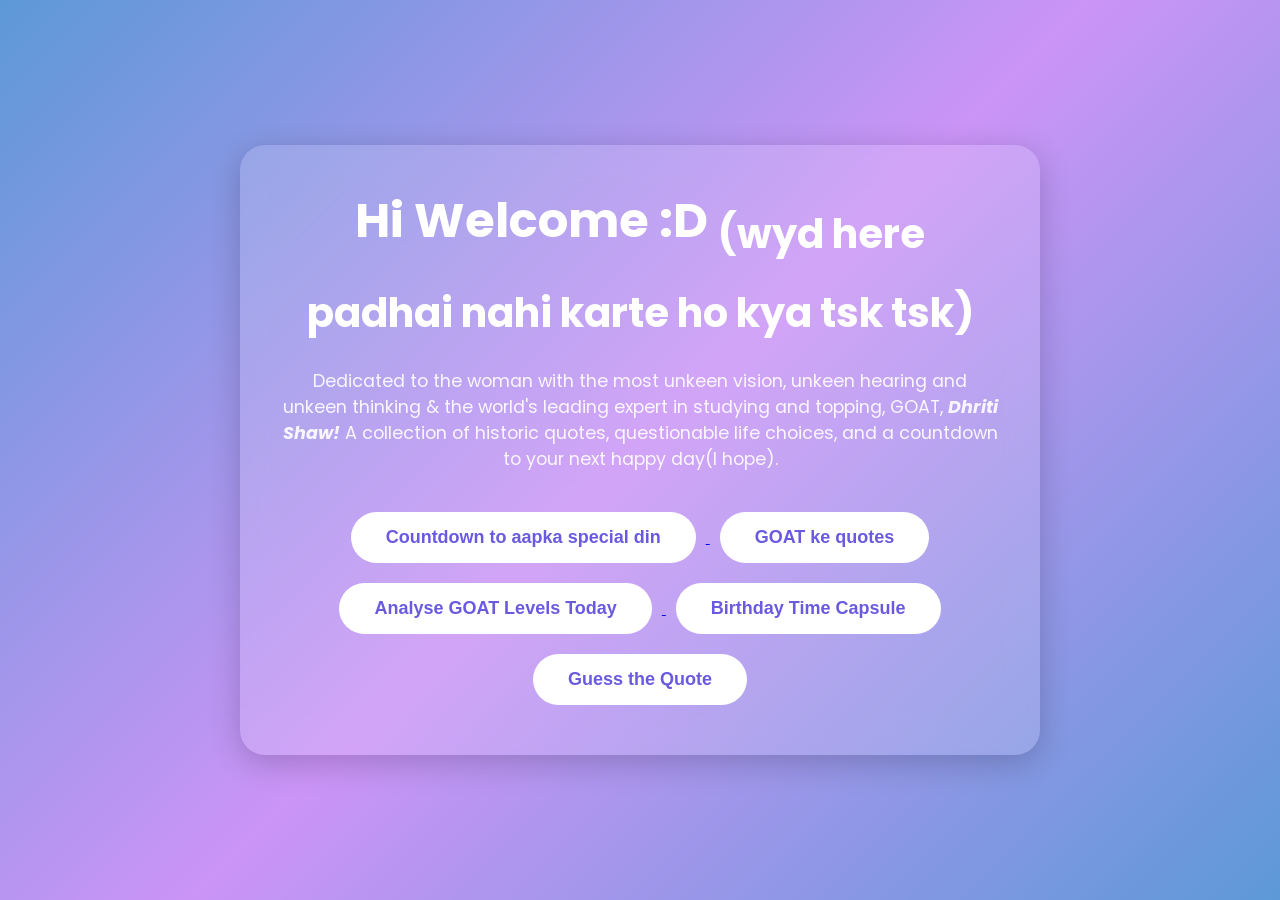
==== index.html @ fdd95b2a "added guess the quote easy mode" ====
<!DOCTYPE html>
<html lang="en">
<head>
    <meta charset="UTF-8">
    <meta name="viewport" content="width=device-width, initial-scale=1.0">
    <title>dhriti ke liye</title>

    <link rel="stylesheet" href="style.css">

    <link rel="preconnect" href="https://fonts.googleapis.com">
    <link rel="preconnect" href="https://fonts.gstatic.com" crossorigin>

    <link href="https://fonts.googleapis.com/css2?family=Poppins:wght@300;400;600;700&display=swap" rel="stylesheet">
</head>
<body>

    <div class="container">

        <h1>
            Hi Welcome :D
            <sub>(wyd here padhai nahi karte ho kya tsk tsk)</sub>
        </h1>

        <p class="subtitle">
            Dedicated to the woman with the most unkeen vision, unkeen hearing and
            unkeen thinking & the world's leading expert in studying and topping,
            GOAT, <i><b>Dhriti Shaw!</b></i>

            A collection of historic quotes, questionable life choices,
            and a countdown to your next happy day(I hope).
        </p>

        <div class="buttons">

            <a href="countdown.html">
                <button>Countdown to aapka special din</button>
            </a>

            <a href="quotes.html">
                <button>GOAT ke quotes</button>
            </a>

            <a href="goat.html">
                <button>Analyse GOAT Levels Today</button>
            </a>

            <a href="capsule.html">
                <button>Birthday Time Capsule</button>
            </a>

            <a href="guess.html">
                <button>Guess the Quote</button>
            </a>

        </div>

    </div>

</body>
</html>
---- style.css ----
* {
    margin: 0;
    padding: 0;
    box-sizing: border-box;
}

body {
    min-height: 100vh;

    font-family: 'Poppins', sans-serif;

    background: linear-gradient(
    135deg,
    #5D99D7,
    #CB94F7,
    #5D99D7
    );

    display: flex;
    justify-content: center;
    align-items: center;

    color: white;
}

.container {
    width: 90%;
    max-width: 800px;

    text-align: center;

    padding: 40px;

    border-radius: 25px;

    background: rgba(255,255,255,0.15);

    -webkit-backdrop-filter: blur(15px);
    backdrop-filter: blur(15px);

    box-shadow: 0 8px 32px rgba(0,0,0,0.2);
}

h1 {
    font-size: 3rem;
    margin-bottom: 25px;
}

button {
    padding: 15px 35px;

    border: none;

    border-radius: 50px;

    background: white;

    color: #6A5AE0;

    font-size: 18px;

    font-weight: 600;

    cursor: pointer;

    margin: 10px;

    transition: all 0.3s ease;
}

button:hover {
    transform: translateY(-4px) scale(1.03);

    box-shadow: 0 4px 12px rgba(0, 0, 0, 0.10);
}


#timer {
    font-size: 2.5rem;
    font-weight: bold;
    margin: 30px 0;
}

.quote-card {
    background: rgba(255,255,255,0.18);

    padding: 25px;

    border-radius: 18px;

    margin: 18px 0;

    font-size: 1.2rem;

    text-align: left;

    transition: all 0.3s ease;

    border: 1px solid rgba(255,255,255,0.25);
}

.quote-card:hover {
    transform: translateY(-5px);
    
    box-shadow: 0 10px 25px rgba(0,0,0,0.15);
}

.quotes-grid{
    display: grid;
    grid-template-columns: repeat(auto-fit, minmax(250px, 1fr));
    gap: 20px;
    margin: 30px 0;
}

.quote-rating {
    margin-top: 8px;

    font-size: 0.95rem;

    opacity: 0.85;

    font-weight: 600;
}

.quote-comment {
    max-height: 0;

    overflow: hidden;

    margin-top: 0;

    opacity: 0;

    transition: all 0.3s ease;
}

.quote-card.expanded .quote-comment {
    max-height: 200px;

    margin-top: 15px;

    opacity: 1;
}

.quote-card {
    cursor: pointer;
}

.quote-date {
    margin-top: 8px;

    opacity: 0.75;

    font-size: 0.9rem;
}

.subtitle {
    font-size: 1.1rem;
    margin-bottom: 30px;
    opacity: 0.9;
}

#quote-counter {
    font-size: 1.1rem;

    font-weight: 600;

    margin-bottom: 25px;

    opacity: 0.9;
}

.quote-comment {
    color: rgba(255,255,255,0.9);

    line-height: 1.5;
}

#streak-tracker {
    font-size: 1.1rem;

    font-weight: 600;

    margin-bottom: 25px;

    opacity: 0.9;
}

#random-quote-display {
    margin: 25px 0;

    padding: 20px;

    border-radius: 20px;

    background: rgba(255,255,255,0.15);

    font-size: 1.1rem;

    font-style: italic;

    min-height: 30px;

    transition: all 0.3s ease;
}

#random-quote-display:hover {
    box-shadow: 0 8px 20px rgba(0,0,0,0.12);
}

#quote-of-the-day {
    margin: 20px 0 30px 0;

    padding: 20px;

    border-radius: 20px;

    background: rgba(255,255,255,0.15);

    font-size: 1.15rem;

    font-style: italic;

    box-shadow: 0 6px 16px rgba(0,0,0,0.08);
}

.countdown-container {
    display: flex;
    justify-content: center;
    flex-wrap: wrap;
    gap: 20px;
    margin: 40px 0;
}

.time-box {
    width: 120px;

    padding: 20px;

    border-radius: 20px;

    background: rgba(255,255,255,0.2);

    -webkit-backdrop-filter: blur(15px);
    backdrop-filter: blur(15px);

    box-shadow: 0 8px 20px rgba(0,0,0,0.15);
}

.time-box span {
    display: block;

    font-size: 2.5rem;

    font-weight: 700;
}

.time-box p {
    margin-top: 8px;
    font-size: 1rem;
}

#goat-results {
    margin: 30px 0;
}

#capsule-content {
    margin: 30px 0;
}

#capsule-content p {
    line-height: 1.8;
}

#question-box {
    margin: 30px 0;
}

#options-container {
    margin: 20px 0;
}

#guess-result {
    margin: 20px 0;

    font-weight: 600;

    min-height: 30px;
}
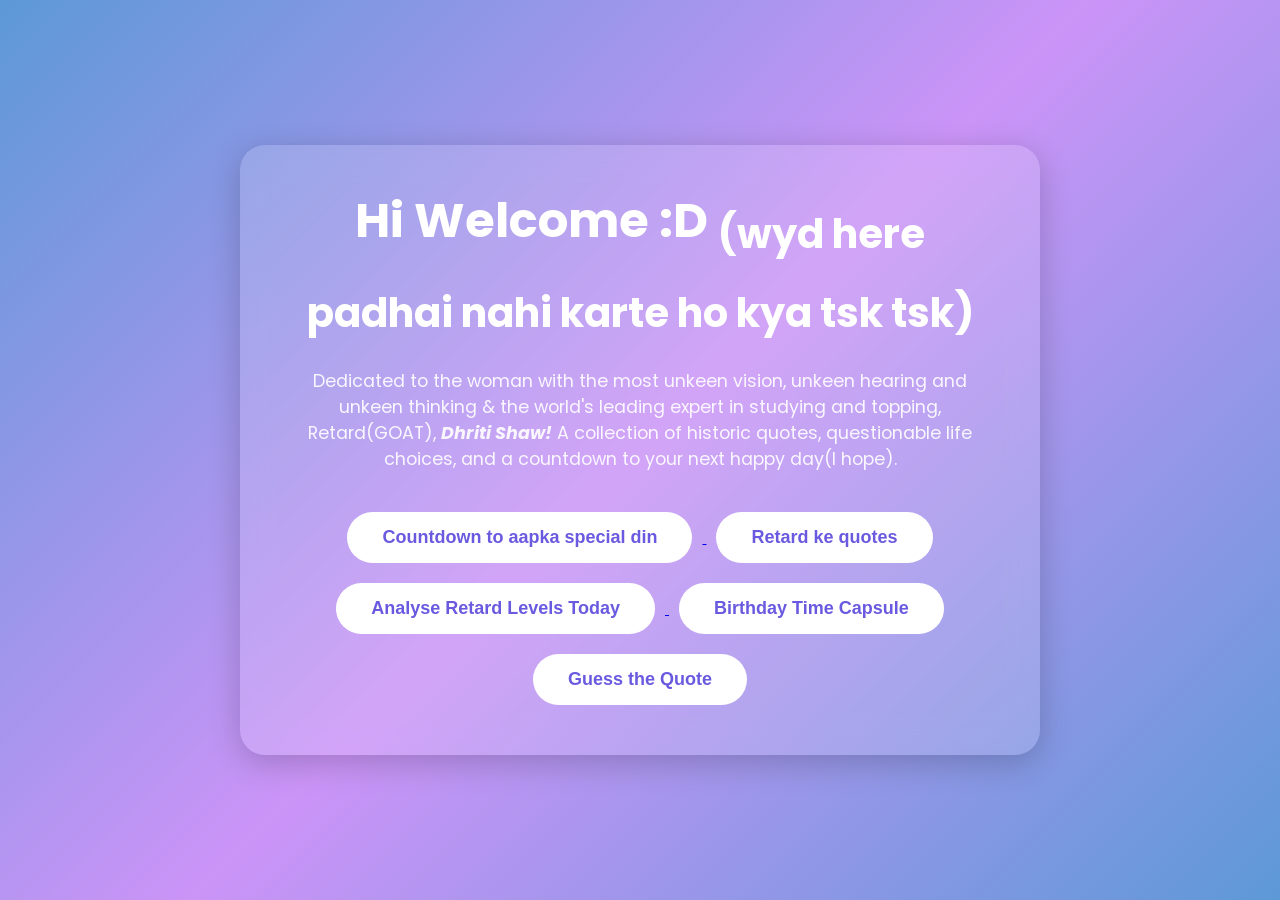
==== commit bdd770a9: "updated website features and TEXT" ====
--- a/index.html
+++ b/index.html
@@ -24,7 +24,7 @@
         <p class="subtitle">
             Dedicated to the woman with the most unkeen vision, unkeen hearing and
             unkeen thinking & the world's leading expert in studying and topping,
-            GOAT, <i><b>Dhriti Shaw!</b></i>
+            Retard(GOAT), <i><b>Dhriti Shaw!</b></i>
 
             A collection of historic quotes, questionable life choices,
             and a countdown to your next happy day(I hope).
@@ -37,11 +37,11 @@
             </a>
 
             <a href="quotes.html">
-                <button>GOAT ke quotes</button>
+                <button>Retard ke quotes</button>
             </a>
 
             <a href="goat.html">
-                <button>Analyse GOAT Levels Today</button>
+                <button>Analyse Retard Levels Today</button>
             </a>
 
             <a href="capsule.html">
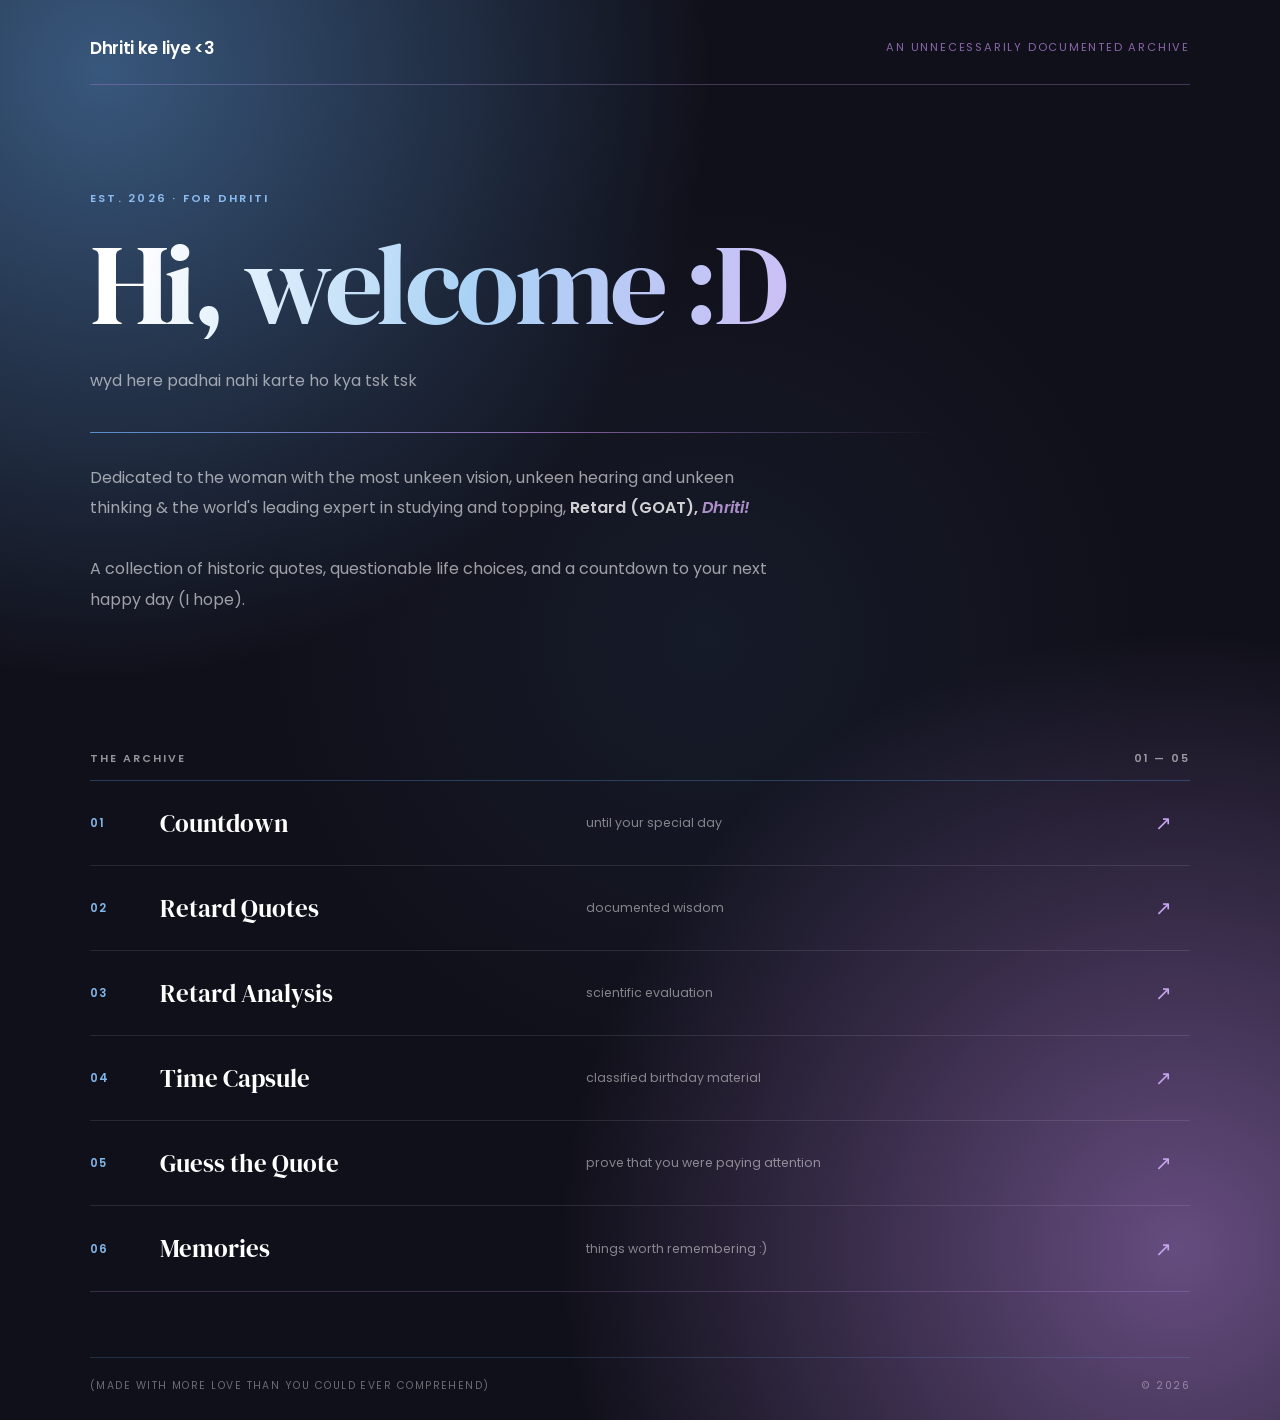
==== commit 4128f5b2: "redesign + memories archive" ====
--- a/index.html
+++ b/index.html
@@ -1,8 +1,10 @@
 <!DOCTYPE html>
 <html lang="en">
+
 <head>
     <meta charset="UTF-8">
     <meta name="viewport" content="width=device-width, initial-scale=1.0">
+
     <title>dhriti ke liye</title>
 
     <link rel="stylesheet" href="style.css">
@@ -10,51 +12,183 @@
     <link rel="preconnect" href="https://fonts.googleapis.com">
     <link rel="preconnect" href="https://fonts.gstatic.com" crossorigin>
 
-    <link href="https://fonts.googleapis.com/css2?family=Poppins:wght@300;400;600;700&display=swap" rel="stylesheet">
+    <link
+        href="https://fonts.googleapis.com/css2?family=DM+Serif+Display:ital@0;1&family=Poppins:wght@300;400;500;600;700&display=swap"
+        rel="stylesheet"
+    >
+
+    <link rel="icon" type="image/webp" href="kitty.webp">
 </head>
+
 <body>
 
-    <div class="container">
+    <main class="home-page">
 
-        <h1>
-            Hi Welcome :D
-            <sub>(wyd here padhai nahi karte ho kya tsk tsk)</sub>
-        </h1>
+        <header class="site-header">
 
-        <p class="subtitle">
-            Dedicated to the woman with the most unkeen vision, unkeen hearing and
-            unkeen thinking & the world's leading expert in studying and topping,
-            Retard(GOAT), <i><b>Dhriti Shaw!</b></i>
-
-            A collection of historic quotes, questionable life choices,
-            and a countdown to your next happy day(I hope).
-        </p>
-
-        <div class="buttons">
-
-            <a href="countdown.html">
-                <button>Countdown to aapka special din</button>
+            <a href="index.html" class="site-logo">
+                Dhriti ke liye <3
             </a>
 
-            <a href="quotes.html">
-                <button>Retard ke quotes</button>
-            </a>
+            <span class="header-date">
+                an unnecessarily documented archive
+            </span>
 
-            <a href="goat.html">
-                <button>Analyse Retard Levels Today</button>
-            </a>
+        </header>
 
-            <a href="capsule.html">
-                <button>Birthday Time Capsule</button>
-            </a>
 
-            <a href="guess.html">
-                <button>Guess the Quote</button>
-            </a>
+        <section class="hero">
 
-        </div>
+            <p class="eyebrow">
+                EST. 2026 · FOR DHriti
+            </p>
 
-    </div>
+            <h1>
+                Hi, welcome :D
+            </h1>
+
+            <p class="hero-note">
+                <sub>
+                    wyd here padhai nahi karte ho kya tsk tsk
+                </sub>
+            </p>
+
+            <div class="hero-divider"></div>
+
+            <p class="subtitle">
+
+                Dedicated to the woman with the most unkeen vision,
+                unkeen hearing and unkeen thinking & the world's
+                leading expert in studying and topping,
+
+                <strong>Retard (GOAT), <em>Dhriti!</em></strong>
+
+                <br><br>
+
+                A collection of historic quotes, questionable life choices,
+                and a countdown to your next happy day (I hope).
+
+            </p>
+
+        </section>
+
+
+        <section class="archive-section">
+
+            <div class="section-heading">
+                <span>THE ARCHIVE</span>
+                <span>01 — 05</span>
+            </div>
+
+
+            <nav class="archive-nav">
+
+                <a href="countdown.html" class="archive-link">
+                    <span class="archive-number">01</span>
+
+                    <span class="archive-name">
+                        Countdown
+                    </span>
+
+                    <span class="archive-description">
+                        until your special day
+                    </span>
+
+                    <span class="archive-arrow">↗</span>
+                </a>
+
+
+                <a href="quotes.html" class="archive-link">
+                    <span class="archive-number">02</span>
+
+                    <span class="archive-name">
+                        Retard Quotes
+                    </span>
+
+                    <span class="archive-description">
+                        documented wisdom
+                    </span>
+
+                    <span class="archive-arrow">↗</span>
+                </a>
+
+
+                <a href="goat.html" class="archive-link">
+                    <span class="archive-number">03</span>
+
+                    <span class="archive-name">
+                        Retard Analysis
+                    </span>
+
+                    <span class="archive-description">
+                        scientific evaluation
+                    </span>
+
+                    <span class="archive-arrow">↗</span>
+                </a>
+
+
+                <a href="capsule.html" class="archive-link">
+                    <span class="archive-number">04</span>
+
+                    <span class="archive-name">
+                        Time Capsule
+                    </span>
+
+                    <span class="archive-description">
+                        classified birthday material
+                    </span>
+
+                    <span class="archive-arrow">↗</span>
+                </a>
+
+
+                <a href="guess.html" class="archive-link">
+                    <span class="archive-number">05</span>
+
+                    <span class="archive-name">
+                        Guess the Quote
+                    </span>
+
+                    <span class="archive-description">
+                        prove that you were paying attention
+                    </span>
+
+                    <span class="archive-arrow">↗</span>
+                </a>
+
+                <a href="memories.html" class="archive-link">
+                    <span class="archive-number">06</span>
+
+                    <span class="archive-name">
+                        Memories
+                    </span>
+
+                    <span class="archive-description">
+                        things worth remembering :)
+                    </span>
+
+                    <span class="archive-arrow">↗</span>
+                </a>
+
+            </nav>
+
+        </section>
+
+
+        <footer class="site-footer">
+
+            <span>(made with more love than you could ever comprehend)</span>
+
+            <span>© 2026</span>
+
+        </footer>
+
+    </main>
+
+
+    <script src="audio.js"></script>
 
 </body>
+
 </html>
--- a/style.css
+++ b/style.css
@@ -1,289 +1,1450 @@
+/* =========================================
+   RESET
+========================================= */
+
 * {
     margin: 0;
     padding: 0;
     box-sizing: border-box;
 }
 
+html {
+    scroll-behavior: smooth;
+}
+
 body {
     min-height: 100vh;
 
     font-family: 'Poppins', sans-serif;
 
-    background: linear-gradient(
-    135deg,
-    #5D99D7,
-    #CB94F7,
-    #5D99D7
-    );
-
+    color: #f7f4ff;
+
+    background:
+        radial-gradient(
+            circle at 8% 5%,
+            rgba(93, 153, 215, 0.52),
+            transparent 34%
+        ),
+        radial-gradient(
+            circle at 92% 88%,
+            rgba(203, 148, 247, 0.46),
+            transparent 36%
+        ),
+        radial-gradient(
+            circle at 55% 45%,
+            rgba(93, 153, 215, 0.08),
+            transparent 42%
+        ),
+        #10101a;
+
+    line-height: 1.6;
+}
+
+
+/* =========================================
+   GENERAL
+========================================= */
+
+a {
+    color: inherit;
+    text-decoration: none;
+}
+
+button {
+    font-family: inherit;
+}
+
+.home-page {
+    width: min(1100px, 90%);
+
+    margin: 0 auto;
+
+    padding: 35px 0 25px;
+}
+
+
+/* =========================================
+   HEADER
+========================================= */
+
+.site-header {
     display: flex;
+
+    justify-content: space-between;
+    align-items: center;
+
+    padding-bottom: 22px;
+
+    border-bottom: 1px solid rgba(203, 148, 247, 0.28);
+}
+
+.site-logo {
+    font-size: 1.05rem;
+
+    font-weight: 600;
+
+    letter-spacing: -0.02em;
+
+    transition: opacity 0.2s ease;
+
+    color: #ffffff;
+}
+
+.site-logo:hover {
+    opacity: 0.65;
+}
+
+.header-date {
+    font-size: 0.7rem;
+
+    text-transform: uppercase;
+
+    letter-spacing: 0.16em;
+
+    color: rgba(203, 148, 247, 0.65);
+}
+
+
+/* =========================================
+   HERO
+========================================= */
+
+.hero {
+    max-width: 850px;
+
+    padding: 105px 0 95px;
+}
+
+.eyebrow {
+    margin-bottom: 22px;
+
+    font-size: 0.7rem;
+
+    font-weight: 600;
+
+    letter-spacing: 0.2em;
+
+    text-transform: uppercase;
+
+    color: #8bbcf0;
+}
+
+.hero h1 {
+    font-family: 'DM Serif Display', serif;
+
+    font-size: clamp(4rem, 9vw, 7.5rem);
+
+    font-weight: 400;
+
+    line-height: 0.95;
+
+    letter-spacing: -0.04em;
+
+    background:
+        linear-gradient(
+            100deg,
+            #ffffff 5%,
+            #a9d2f5 45%,
+            #d8b9f5 95%
+        );
+
+    -webkit-background-clip: text;
+    background-clip: text;
+
+    -webkit-text-fill-color: transparent;
+}
+
+.hero-note {
+    margin-top: 20px;
+
+    font-size: 1rem;
+
+    color: rgba(255, 255, 255, 0.58);
+}
+
+.hero-note sub {
+    font-size: inherit;
+}
+
+.hero-divider {
+    width: 100%;
+
+    height: 1px;
+
+    margin: 38px 0 30px;
+
+    background:
+        linear-gradient(
+            90deg,
+            rgba(93, 153, 215, 0.9),
+            rgba(203, 148, 247, 0.65),
+            transparent
+        );
+}
+
+.subtitle {
+    max-width: 700px;
+
+    font-size: 1rem;
+
+    line-height: 1.9;
+
+    color: rgba(255, 255, 255, 0.74);
+}
+
+.subtitle strong {
+    color: #ffffff;
+
+    font-weight: 600;
+}
+
+.subtitle em {
+    color: #d3adf3;
+}
+
+
+/* =========================================
+   ARCHIVE
+========================================= */
+
+.archive-section {
+    margin-top: 10px;
+}
+
+.section-heading {
+    display: flex;
+
+    justify-content: space-between;
+
+    padding-bottom: 13px;
+
+    border-bottom: 1px solid rgba(93, 153, 215, 0.32);
+
+    font-size: 0.68rem;
+
+    font-weight: 600;
+
+    letter-spacing: 0.18em;
+
+    text-transform: uppercase;
+
+    color: rgba(255, 255, 255, 0.55);
+}
+
+
+/* =========================================
+   ARCHIVE NAVIGATION
+========================================= */
+
+.archive-nav {
+    border-bottom: 1px solid rgba(203, 148, 247, 0.22);
+}
+
+.archive-link {
+    display: grid;
+
+    grid-template-columns: 70px 1.5fr 2fr 35px;
+
+    align-items: center;
+
+    min-height: 85px;
+
+    border-bottom: 1px solid rgba(255, 255, 255, 0.10);
+
+    position: relative;
+
+    transition:
+        padding 0.25s ease,
+        background 0.25s ease;
+}
+
+.archive-link:last-child {
+    border-bottom: none;
+}
+
+.archive-link:hover {
+    padding-left: 15px;
+    padding-right: 15px;
+
+    background:
+        linear-gradient(
+            90deg,
+            rgba(93, 153, 215, 0.17),
+            rgba(203, 148, 247, 0.12),
+            transparent
+        );
+}
+
+.archive-number {
+    font-size: 0.72rem;
+
+    font-weight: 600;
+
+    color: #82b5e8;
+
+    letter-spacing: 0.08em;
+}
+
+.archive-name {
+    font-family: 'DM Serif Display', serif;
+
+    font-size: 1.55rem;
+
+    color: #ffffff;
+}
+
+.archive-description {
+    font-size: 0.78rem;
+
+    color: rgba(255, 255, 255, 0.48);
+}
+
+.archive-arrow {
+    font-size: 1.25rem;
+
+    color: #c7a4ee;
+
+    transition:
+        transform 0.25s ease,
+        color 0.25s ease;
+}
+
+.archive-link:hover .archive-arrow {
+    transform: translate(3px, -3px);
+
+    color: #ffffff;
+}
+
+
+/* =========================================
+   FOOTER
+========================================= */
+
+.site-footer {
+    display: flex;
+
+    justify-content: space-between;
+
+    margin-top: 65px;
+
+    padding-top: 20px;
+
+    border-top: 1px solid rgba(93, 153, 215, 0.22);
+
+    font-size: 0.65rem;
+
+    text-transform: uppercase;
+
+    letter-spacing: 0.14em;
+
+    color: rgba(255, 255, 255, 0.38);
+}
+
+
+/* =========================================
+   BUTTONS
+   Used by the other pages.
+========================================= */
+
+button {
+    padding: 11px 20px;
+
+    border: 1px solid rgba(147, 188, 230, 0.45);
+
+    border-radius: 6px;
+
+    background: rgba(93, 153, 215, 0.10);
+
+    color: #ffffff;
+
+    font-size: 0.85rem;
+
+    font-weight: 500;
+
+    cursor: pointer;
+
+    transition:
+        background 0.2s ease,
+        border-color 0.2s ease,
+        transform 0.2s ease;
+}
+
+button:hover {
+    background:
+        linear-gradient(
+            100deg,
+            rgba(93, 153, 215, 0.24),
+            rgba(203, 148, 247, 0.20)
+        );
+
+    border-color: rgba(203, 148, 247, 0.60);
+
+    transform: translateY(-2px);
+}
+
+
+/* =========================================
+   GENERAL CONTAINER
+========================================= */
+
+.container {
+    width: min(900px, 90%);
+
+    margin: 60px auto;
+
+    padding: 20px 0;
+
+    text-align: center;
+}
+
+
+/* =========================================
+   PAGE HEADINGS
+========================================= */
+
+h1 {
+    font-family: 'DM Serif Display', serif;
+
+    font-size: clamp(2.5rem, 6vw, 4.5rem);
+
+    font-weight: 400;
+
+    line-height: 1.05;
+
+    margin-bottom: 25px;
+}
+
+.subtitle {
+    font-size: 1rem;
+
+    margin-bottom: 30px;
+
+    opacity: 0.8;
+}
+
+
+/* =========================================
+   QUOTES
+========================================= */
+
+.quotes-grid {
+    display: grid;
+
+    grid-template-columns:
+        repeat(
+            auto-fit,
+            minmax(270px, 1fr)
+        );
+
+    gap: 1px;
+
+    margin: 35px 0;
+
+    background: rgba(203, 148, 247, 0.20);
+
+    border: 1px solid rgba(93, 153, 215, 0.20);
+}
+
+.quote-card {
+    padding: 28px;
+
+    margin: 0;
+
+    background: rgba(16, 16, 26, 0.72);
+
+    border: none;
+
+    border-radius: 0;
+
+    text-align: left;
+
+    cursor: pointer;
+
+    transition:
+        background 0.25s ease,
+        transform 0.25s ease;
+}
+
+.quote-card:hover {
+    transform: none;
+
+    background:
+        linear-gradient(
+            120deg,
+            rgba(93, 153, 215, 0.12),
+            rgba(203, 148, 247, 0.09)
+        );
+
+    box-shadow: none;
+}
+
+.quote-text {
+    font-family: 'DM Serif Display', serif;
+
+    font-size: 1.35rem;
+
+    line-height: 1.35;
+}
+
+.quote-date {
+    margin-top: 18px;
+
+    font-size: 0.7rem;
+
+    text-transform: uppercase;
+
+    letter-spacing: 0.12em;
+
+    color: #8dbce9;
+
+    opacity: 0.75;
+}
+
+.quote-rating {
+    margin-top: 8px;
+
+    font-size: 0.75rem;
+
+    font-weight: 600;
+
+    text-transform: uppercase;
+
+    letter-spacing: 0.08em;
+
+    color: #d2b2f3;
+
+    opacity: 0.8;
+}
+
+.quote-comment {
+    max-height: 0;
+
+    overflow: hidden;
+
+    margin-top: 0;
+
+    opacity: 0;
+
+    color: rgba(255, 255, 255, 0.72);
+
+    font-size: 0.85rem;
+
+    line-height: 1.6;
+
+    transition:
+        max-height 0.3s ease,
+        margin-top 0.3s ease,
+        opacity 0.3s ease;
+}
+
+.quote-card.expanded .quote-comment {
+    max-height: 200px;
+
+    margin-top: 18px;
+
+    opacity: 1;
+}
+
+
+/* =========================================
+   QUOTE INFORMATION
+========================================= */
+
+#quote-counter,
+#streak-tracker {
+    font-size: 0.75rem;
+
+    font-weight: 600;
+
+    text-transform: uppercase;
+
+    letter-spacing: 0.12em;
+
+    opacity: 0.58;
+
+    margin-bottom: 18px;
+}
+
+#quote-of-the-day,
+#random-quote-display {
+    margin: 25px 0;
+
+    padding: 25px 0;
+
+    border-top: 1px solid rgba(93, 153, 215, 0.35);
+
+    border-bottom: 1px solid rgba(203, 148, 247, 0.30);
+
+    background: transparent;
+
+    border-radius: 0;
+
+    font-family: 'DM Serif Display', serif;
+
+    font-size: 1.4rem;
+
+    font-style: italic;
+
+    min-height: 30px;
+}
+
+
+/* =========================================
+   COUNTDOWN
+========================================= */
+
+.countdown-container {
+    display: grid;
+
+    grid-template-columns:
+        repeat(
+            4,
+            minmax(100px, 1fr)
+        );
+
+    gap: 1px;
+
+    margin: 50px 0;
+
+    background:
+        linear-gradient(
+            90deg,
+            rgba(93, 153, 215, 0.45),
+            rgba(203, 148, 247, 0.40)
+        );
+
+    border: 1px solid rgba(203, 148, 247, 0.25);
+}
+
+.time-box {
+    width: auto;
+
+    padding: 30px 15px;
+
+    border-radius: 0;
+
+    background: rgba(16, 16, 26, 0.78);
+
+    box-shadow: none;
+
+    backdrop-filter: none;
+}
+
+.time-box span {
+    display: block;
+
+    font-family: 'DM Serif Display', serif;
+
+    font-size: 3rem;
+
+    font-weight: 400;
+
+    line-height: 1;
+
+    background:
+        linear-gradient(
+            100deg,
+            #9ccaf1,
+            #d1aaf0
+        );
+
+    -webkit-background-clip: text;
+    background-clip: text;
+
+    -webkit-text-fill-color: transparent;
+}
+
+.time-box p {
+    margin-top: 10px;
+
+    font-size: 0.65rem;
+
+    text-transform: uppercase;
+
+    letter-spacing: 0.14em;
+
+    opacity: 0.5;
+}
+
+
+/* =========================================
+   OTHER PAGE ELEMENTS
+========================================= */
+
+#timer {
+    font-size: 2.5rem;
+
+    font-weight: 600;
+
+    margin: 30px 0;
+}
+
+#goat-results {
+    margin: 30px 0;
+}
+
+#capsule-content {
+    margin: 30px 0;
+}
+
+#capsule-content p {
+    line-height: 1.8;
+}
+
+#question-box {
+    margin: 30px 0;
+
+    font-family: 'DM Serif Display', serif;
+
+    font-size: 1.7rem;
+}
+
+#options-container {
+    margin: 20px 0;
+}
+
+#guess-result {
+    margin: 20px 0;
+
+    font-weight: 600;
+
+    min-height: 30px;
+}
+
+
+/* =========================================
+   RESPONSIVE
+========================================= */
+
+@media (max-width: 700px) {
+
+    .home-page {
+        width: 88%;
+
+        padding-top: 22px;
+    }
+
+    .site-header {
+        align-items: flex-start;
+
+        gap: 10px;
+    }
+
+    .header-date {
+        display: none;
+    }
+
+    .hero {
+        padding: 75px 0 70px;
+    }
+
+    .hero h1 {
+        font-size: clamp(3.5rem, 16vw, 5.5rem);
+    }
+
+    .subtitle {
+        font-size: 0.9rem;
+
+        line-height: 1.8;
+    }
+
+    .archive-link {
+        grid-template-columns:
+            45px
+            1fr
+            30px;
+
+        min-height: 78px;
+    }
+
+    .archive-description {
+        display: none;
+    }
+
+    .archive-name {
+        font-size: 1.3rem;
+    }
+
+    .archive-link:hover {
+        padding-left: 8px;
+        padding-right: 8px;
+    }
+
+    .site-footer {
+        font-size: 0.55rem;
+    }
+
+    .countdown-container {
+        grid-template-columns:
+            repeat(2, 1fr);
+    }
+
+    .time-box span {
+        font-size: 2.4rem;
+    }
+
+    .quotes-grid {
+        grid-template-columns: 1fr;
+    }
+
+    .container {
+        width: 88%;
+    }
+
+    h1 {
+        font-size: 3rem;
+    }
+}
+
+
+@media (max-width: 400px) {
+
+    .hero h1 {
+        font-size: 3.2rem;
+    }
+
+    .archive-name {
+        font-size: 1.15rem;
+    }
+
+    .countdown-container {
+        gap: 1px;
+    }
+
+    .time-box {
+        padding: 25px 10px;
+    }
+
+    .time-box span {
+        font-size: 2rem;
+    }
+}
+
+
+/* =========================================
+   MEMORIES PAGE
+========================================= */
+
+.memories-page {
+    width: min(1100px, 90%);
+
+    margin: 0 auto;
+
+    padding: 35px 0 25px;
+}
+
+
+/* =========================================
+   MEMORIES HEADER
+========================================= */
+
+.memories-header {
+    display: flex;
+
+    justify-content: space-between;
+    align-items: center;
+
+    padding-bottom: 22px;
+
+    border-bottom: 1px solid rgba(203, 148, 247, 0.28);
+}
+
+.memories-back {
+    font-size: 0.72rem;
+
+    text-transform: uppercase;
+
+    letter-spacing: 0.14em;
+
+    color: rgba(255, 255, 255, 0.55);
+
+    transition:
+        color 0.2s ease,
+        transform 0.2s ease;
+}
+
+.memories-back:hover {
+    color: #ffffff;
+
+    transform: translateX(-3px);
+}
+
+.memories-label {
+    font-size: 0.68rem;
+
+    font-weight: 600;
+
+    text-transform: uppercase;
+
+    letter-spacing: 0.18em;
+
+    color: rgba(203, 148, 247, 0.65);
+}
+
+
+/* =========================================
+   MEMORIES INTRO
+========================================= */
+
+.memories-intro {
+    padding: 90px 0 65px;
+
+    max-width: 800px;
+}
+
+.memories-intro h1 {
+    margin: 0;
+
+    font-family: 'DM Serif Display', serif;
+
+    font-size: clamp(4rem, 9vw, 7rem);
+
+    font-weight: 400;
+
+    line-height: 0.95;
+
+    letter-spacing: -0.04em;
+
+    background:
+        linear-gradient(
+            100deg,
+            #ffffff 5%,
+            #a9d2f5 45%,
+            #d8b9f5 95%
+        );
+
+    -webkit-background-clip: text;
+    background-clip: text;
+
+    -webkit-text-fill-color: transparent;
+}
+
+.memories-description {
+    max-width: 620px;
+
+    margin-top: 28px;
+
+    font-size: 0.95rem;
+
+    line-height: 1.8;
+
+    color: rgba(255, 255, 255, 0.60);
+}
+
+.memories-meta {
+    display: flex;
+
+    justify-content: space-between;
+
+    margin-top: 38px;
+
+    padding-top: 15px;
+
+    border-top: 1px solid rgba(93, 153, 215, 0.30);
+
+    font-size: 0.65rem;
+
+    font-weight: 600;
+
+    text-transform: uppercase;
+
+    letter-spacing: 0.15em;
+
+    color: rgba(255, 255, 255, 0.42);
+}
+
+
+/* =========================================
+   MEMORY GRID
+========================================= */
+
+.memories-grid {
+    display: grid;
+
+    grid-template-columns:
+        repeat(3, 1fr);
+
+    gap: 3px;
+
+    background:
+        linear-gradient(
+            135deg,
+            rgba(93, 153, 215, 0.28),
+            rgba(203, 148, 247, 0.22)
+        );
+
+    border: 1px solid rgba(203, 148, 247, 0.22);
+}
+
+
+/* =========================================
+   MEMORY CARD
+========================================= */
+
+.memory-card {
+    position: relative;
+
+    min-width: 0;
+
+    background: #10101a;
+
+    cursor: pointer;
+
+    overflow: hidden;
+
+    transition:
+        background 0.25s ease;
+}
+
+.memory-card:hover {
+    background: #151522;
+}
+
+.memory-card.memory-featured {
+    grid-column: span 2;
+}
+
+
+.memory-media {
+    position: relative;
+
+    width: 100%;
+
+    aspect-ratio: 4 / 3;
+
+    overflow: hidden;
+
+    background: #0c0c14;
+}
+
+.memory-featured .memory-media {
+    aspect-ratio: 16 / 10;
+}
+
+
+.memory-media img,
+.memory-media video {
+    display: block;
+
+    width: 100%;
+    height: 100%;
+
+    object-fit: cover;
+
+    transition:
+        transform 0.45s ease,
+        filter 0.45s ease;
+}
+
+.memory-card:hover .memory-media img,
+.memory-card:hover .memory-media video {
+    transform: scale(1.025);
+
+    filter: brightness(1.06);
+}
+
+
+/* =========================================
+   VIDEO INDICATOR
+========================================= */
+
+.memory-play {
+    position: absolute;
+
+    left: 16px;
+    bottom: 16px;
+
+    display: flex;
+
     justify-content: center;
     align-items: center;
 
-    color: white;
-}
-
-.container {
-    width: 90%;
-    max-width: 800px;
+    width: 34px;
+    height: 34px;
+
+    border: 1px solid rgba(255, 255, 255, 0.30);
+
+    border-radius: 50%;
+
+    background: rgba(16, 16, 26, 0.72);
+
+    color: #ffffff;
+
+    font-size: 0.7rem;
+
+    backdrop-filter: blur(8px);
+}
+
+
+/* =========================================
+   MEMORY INFORMATION
+========================================= */
+
+.memory-information {
+    display: flex;
+
+    justify-content: space-between;
+    align-items: center;
+
+    min-height: 43px;
+
+    padding: 10px 13px;
+
+    border-top: 1px solid rgba(255, 255, 255, 0.08);
+}
+
+.memory-date,
+.memory-type {
+    font-size: 0.58rem;
+
+    font-weight: 600;
+
+    text-transform: uppercase;
+
+    letter-spacing: 0.12em;
+}
+
+.memory-date {
+    color: rgba(255, 255, 255, 0.52);
+}
+
+.memory-type {
+    color: #9cc7ee;
+}
+
+
+/* =========================================
+   LOADING / ERROR
+========================================= */
+
+.memories-loading,
+.memories-error {
+    grid-column: 1 / -1;
+
+    padding: 80px 20px;
 
     text-align: center;
 
-    padding: 40px;
-
-    border-radius: 25px;
-
-    background: rgba(255,255,255,0.15);
-
-    -webkit-backdrop-filter: blur(15px);
-    backdrop-filter: blur(15px);
-
-    box-shadow: 0 8px 32px rgba(0,0,0,0.2);
-}
-
-h1 {
-    font-size: 3rem;
-    margin-bottom: 25px;
-}
-
-button {
-    padding: 15px 35px;
-
-    border: none;
-
-    border-radius: 50px;
-
-    background: white;
-
-    color: #6A5AE0;
-
-    font-size: 18px;
+    font-size: 0.8rem;
+
+    color: rgba(255, 255, 255, 0.45);
+}
+
+.memories-error strong {
+    color: #d4b5f1;
+}
+
+
+/* =========================================
+   VIEWER
+========================================= */
+
+.memory-viewer {
+    position: fixed;
+
+    inset: 0;
+
+    z-index: 1000;
+
+    display: flex;
+
+    justify-content: center;
+    align-items: center;
+
+    padding: 50px;
+
+    background:
+        rgba(8, 8, 14, 0.94);
+
+    opacity: 0;
+
+    visibility: hidden;
+
+    transition:
+        opacity 0.25s ease,
+        visibility 0.25s ease;
+}
+
+.memory-viewer.active {
+    opacity: 1;
+
+    visibility: visible;
+}
+
+.viewer-content {
+    display: flex;
+
+    flex-direction: column;
+
+    justify-content: center;
+    align-items: center;
+
+    width: min(1000px, 85vw);
+
+    max-height: 90vh;
+}
+
+#viewer-media {
+    display: flex;
+
+    justify-content: center;
+    align-items: center;
+
+    width: 100%;
+
+    max-height: 82vh;
+}
+
+#viewer-media img,
+#viewer-media video {
+    display: block;
+
+    max-width: 100%;
+    max-height: 78vh;
+
+    width: auto;
+    height: auto;
+
+    object-fit: contain;
+
+    border: 1px solid rgba(203, 148, 247, 0.22);
+
+    box-shadow:
+        0 20px 80px rgba(0, 0, 0, 0.45);
+}
+
+
+.viewer-info {
+    display: flex;
+
+    justify-content: space-between;
+
+    width: 100%;
+
+    margin-top: 15px;
+
+    padding-top: 12px;
+
+    border-top: 1px solid rgba(255, 255, 255, 0.12);
+
+    font-size: 0.65rem;
 
     font-weight: 600;
 
+    text-transform: uppercase;
+
+    letter-spacing: 0.14em;
+
+    color: rgba(255, 255, 255, 0.48);
+}
+
+
+/* =========================================
+   VIEWER BUTTONS
+========================================= */
+
+.viewer-close,
+.viewer-navigation {
+    position: absolute;
+
+    z-index: 2;
+
+    display: flex;
+
+    justify-content: center;
+    align-items: center;
+
+    width: 45px;
+    height: 45px;
+
+    padding: 0;
+
+    border: 1px solid rgba(255, 255, 255, 0.18);
+
+    border-radius: 50%;
+
+    background: rgba(16, 16, 26, 0.72);
+
+    color: #ffffff;
+
     cursor: pointer;
 
-    margin: 10px;
-
-    transition: all 0.3s ease;
-}
-
-button:hover {
-    transform: translateY(-4px) scale(1.03);
-
-    box-shadow: 0 4px 12px rgba(0, 0, 0, 0.10);
-}
-
-
-#timer {
-    font-size: 2.5rem;
-    font-weight: bold;
-    margin: 30px 0;
-}
-
-.quote-card {
-    background: rgba(255,255,255,0.18);
-
-    padding: 25px;
-
-    border-radius: 18px;
-
-    margin: 18px 0;
-
-    font-size: 1.2rem;
-
-    text-align: left;
-
-    transition: all 0.3s ease;
-
-    border: 1px solid rgba(255,255,255,0.25);
-}
-
-.quote-card:hover {
-    transform: translateY(-5px);
-    
-    box-shadow: 0 10px 25px rgba(0,0,0,0.15);
-}
-
-.quotes-grid{
-    display: grid;
-    grid-template-columns: repeat(auto-fit, minmax(250px, 1fr));
-    gap: 20px;
-    margin: 30px 0;
-}
-
-.quote-rating {
-    margin-top: 8px;
-
-    font-size: 0.95rem;
-
-    opacity: 0.85;
-
-    font-weight: 600;
-}
-
-.quote-comment {
-    max-height: 0;
-
+    backdrop-filter: blur(8px);
+
+    transition:
+        background 0.2s ease,
+        border-color 0.2s ease,
+        transform 0.2s ease;
+}
+
+.viewer-close:hover,
+.viewer-navigation:hover {
+    background:
+        linear-gradient(
+            135deg,
+            rgba(93, 153, 215, 0.30),
+            rgba(203, 148, 247, 0.25)
+        );
+
+    border-color: rgba(203, 148, 247, 0.50);
+}
+
+.viewer-close {
+    top: 25px;
+    right: 30px;
+
+    font-size: 1.6rem;
+
+    font-weight: 300;
+}
+
+.viewer-prev {
+    left: 30px;
+
+    top: 50%;
+
+    transform: translateY(-50%);
+
+    font-size: 1.1rem;
+}
+
+.viewer-next {
+    right: 30px;
+
+    top: 50%;
+
+    transform: translateY(-50%);
+
+    font-size: 1.1rem;
+}
+
+.viewer-prev:hover {
+    transform: translate(-2px, -50%);
+}
+
+.viewer-next:hover {
+    transform: translate(2px, -50%);
+}
+
+.viewer-close:hover {
+    transform: rotate(4deg);
+}
+
+
+/* =========================================
+   PREVENT BACKGROUND SCROLLING
+========================================= */
+
+body.viewer-open {
     overflow: hidden;
-
-    margin-top: 0;
-
-    opacity: 0;
-
-    transition: all 0.3s ease;
-}
-
-.quote-card.expanded .quote-comment {
-    max-height: 200px;
-
-    margin-top: 15px;
-
-    opacity: 1;
-}
-
-.quote-card {
-    cursor: pointer;
-}
-
-.quote-date {
-    margin-top: 8px;
-
-    opacity: 0.75;
-
-    font-size: 0.9rem;
-}
-
-.subtitle {
-    font-size: 1.1rem;
-    margin-bottom: 30px;
-    opacity: 0.9;
-}
-
-#quote-counter {
-    font-size: 1.1rem;
-
-    font-weight: 600;
-
-    margin-bottom: 25px;
-
-    opacity: 0.9;
-}
-
-.quote-comment {
-    color: rgba(255,255,255,0.9);
-
-    line-height: 1.5;
-}
-
-#streak-tracker {
-    font-size: 1.1rem;
-
-    font-weight: 600;
-
-    margin-bottom: 25px;
-
-    opacity: 0.9;
-}
-
-#random-quote-display {
-    margin: 25px 0;
-
-    padding: 20px;
-
-    border-radius: 20px;
-
-    background: rgba(255,255,255,0.15);
-
-    font-size: 1.1rem;
-
-    font-style: italic;
-
-    min-height: 30px;
-
-    transition: all 0.3s ease;
-}
-
-#random-quote-display:hover {
-    box-shadow: 0 8px 20px rgba(0,0,0,0.12);
-}
-
-#quote-of-the-day {
-    margin: 20px 0 30px 0;
-
-    padding: 20px;
-
-    border-radius: 20px;
-
-    background: rgba(255,255,255,0.15);
-
-    font-size: 1.15rem;
-
-    font-style: italic;
-
-    box-shadow: 0 6px 16px rgba(0,0,0,0.08);
-}
-
-.countdown-container {
-    display: flex;
-    justify-content: center;
-    flex-wrap: wrap;
-    gap: 20px;
-    margin: 40px 0;
-}
-
-.time-box {
-    width: 120px;
-
-    padding: 20px;
-
-    border-radius: 20px;
-
-    background: rgba(255,255,255,0.2);
-
-    -webkit-backdrop-filter: blur(15px);
-    backdrop-filter: blur(15px);
-
-    box-shadow: 0 8px 20px rgba(0,0,0,0.15);
-}
-
-.time-box span {
-    display: block;
-
-    font-size: 2.5rem;
-
-    font-weight: 700;
-}
-
-.time-box p {
-    margin-top: 8px;
-    font-size: 1rem;
-}
-
-#goat-results {
-    margin: 30px 0;
-}
-
-#capsule-content {
-    margin: 30px 0;
-}
-
-#capsule-content p {
-    line-height: 1.8;
-}
-
-#question-box {
-    margin: 30px 0;
-}
-
-#options-container {
-    margin: 20px 0;
-}
-
-#guess-result {
-    margin: 20px 0;
-
-    font-weight: 600;
-
-    min-height: 30px;
+}
+
+
+/* =========================================
+   MEMORIES FOOTER
+========================================= */
+
+.memories-footer {
+    margin-top: 65px;
+}
+
+
+/* =========================================
+   MOBILE
+========================================= */
+
+@media (max-width: 700px) {
+
+    .memories-page {
+        width: 88%;
+
+        padding-top: 22px;
+    }
+
+    .memories-header {
+        align-items: flex-start;
+    }
+
+    .memories-label {
+        display: none;
+    }
+
+    .memories-intro {
+        padding: 70px 0 50px;
+    }
+
+    .memories-intro h1 {
+        font-size: clamp(3.5rem, 16vw, 5.5rem);
+    }
+
+    .memories-description {
+        font-size: 0.85rem;
+    }
+
+    .memories-meta {
+        font-size: 0.55rem;
+    }
+
+    .memories-grid {
+        grid-template-columns: repeat(2, 1fr);
+    }
+
+    .memory-card.memory-featured {
+        grid-column: span 2;
+    }
+
+    .memory-information {
+        min-height: 38px;
+
+        padding: 8px 10px;
+    }
+
+    .memory-date,
+    .memory-type {
+        font-size: 0.5rem;
+    }
+
+    .memory-viewer {
+        padding: 20px;
+    }
+
+    .viewer-content {
+        width: 100%;
+    }
+
+    .viewer-prev {
+        left: 10px;
+    }
+
+    .viewer-next {
+        right: 10px;
+    }
+
+    .viewer-close {
+        top: 15px;
+        right: 15px;
+    }
+
+    .viewer-navigation,
+    .viewer-close {
+        width: 38px;
+        height: 38px;
+    }
+
+    #viewer-media img,
+    #viewer-media video {
+        max-height: 72vh;
+    }
+}
+
+
+@media (max-width: 400px) {
+
+    .memories-grid {
+        grid-template-columns: 1fr;
+    }
+
+    .memory-card.memory-featured {
+        grid-column: span 1;
+    }
 }
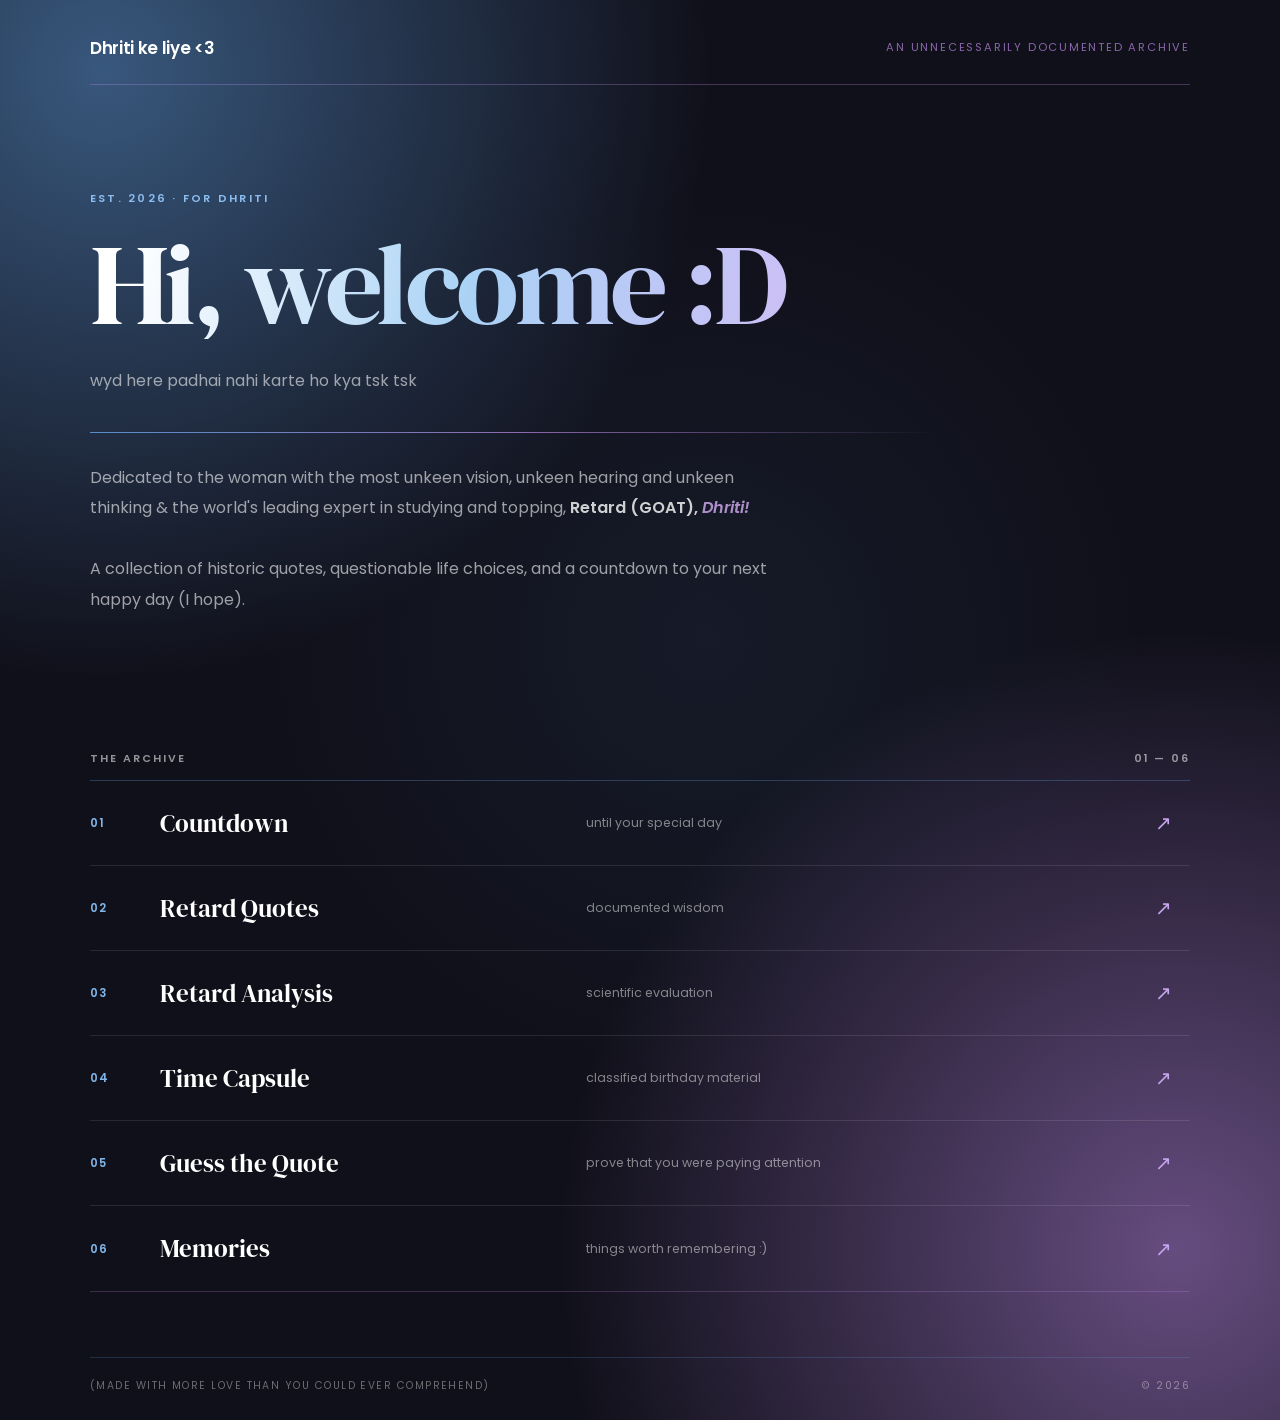
==== commit ebf8d9be: "fixed index and added quotes" ====
--- a/index.html
+++ b/index.html
@@ -77,7 +77,7 @@
 
             <div class="section-heading">
                 <span>THE ARCHIVE</span>
-                <span>01 — 05</span>
+                <span>01 — 06</span>
             </div>
 
 
--- a/style.css
+++ b/style.css
@@ -14,9 +14,7 @@
 
 body {
     min-height: 100vh;
-
     font-family: 'Poppins', sans-serif;
-
     color: #f7f4ff;
 
     background:
@@ -54,11 +52,14 @@
     font-family: inherit;
 }
 
+
+/* =========================================
+   HOME PAGE
+========================================= */
+
 .home-page {
     width: min(1100px, 90%);
-
     margin: 0 auto;
-
     padding: 35px 0 25px;
 }
 
@@ -69,7 +70,6 @@
 
 .site-header {
     display: flex;
-
     justify-content: space-between;
     align-items: center;
 
@@ -80,14 +80,12 @@
 
 .site-logo {
     font-size: 1.05rem;
-
     font-weight: 600;
-
     letter-spacing: -0.02em;
 
+    color: #ffffff;
+
     transition: opacity 0.2s ease;
-
-    color: #ffffff;
 }
 
 .site-logo:hover {
@@ -96,9 +94,7 @@
 
 .header-date {
     font-size: 0.7rem;
-
     text-transform: uppercase;
-
     letter-spacing: 0.16em;
 
     color: rgba(203, 148, 247, 0.65);
@@ -111,7 +107,6 @@
 
 .hero {
     max-width: 850px;
-
     padding: 105px 0 95px;
 }
 
@@ -119,11 +114,8 @@
     margin-bottom: 22px;
 
     font-size: 0.7rem;
-
     font-weight: 600;
-
     letter-spacing: 0.2em;
-
     text-transform: uppercase;
 
     color: #8bbcf0;
@@ -133,11 +125,8 @@
     font-family: 'DM Serif Display', serif;
 
     font-size: clamp(4rem, 9vw, 7.5rem);
-
     font-weight: 400;
-
     line-height: 0.95;
-
     letter-spacing: -0.04em;
 
     background:
@@ -168,7 +157,6 @@
 
 .hero-divider {
     width: 100%;
-
     height: 1px;
 
     margin: 38px 0 30px;
@@ -186,7 +174,6 @@
     max-width: 700px;
 
     font-size: 1rem;
-
     line-height: 1.9;
 
     color: rgba(255, 255, 255, 0.74);
@@ -194,7 +181,6 @@
 
 .subtitle strong {
     color: #ffffff;
-
     font-weight: 600;
 }
 
@@ -213,7 +199,6 @@
 
 .section-heading {
     display: flex;
-
     justify-content: space-between;
 
     padding-bottom: 13px;
@@ -221,11 +206,8 @@
     border-bottom: 1px solid rgba(93, 153, 215, 0.32);
 
     font-size: 0.68rem;
-
     font-weight: 600;
-
     letter-spacing: 0.18em;
-
     text-transform: uppercase;
 
     color: rgba(255, 255, 255, 0.55);
@@ -243,7 +225,11 @@
 .archive-link {
     display: grid;
 
-    grid-template-columns: 70px 1.5fr 2fr 35px;
+    grid-template-columns:
+        70px
+        1.5fr
+        2fr
+        35px;
 
     align-items: center;
 
@@ -277,7 +263,6 @@
 
 .archive-number {
     font-size: 0.72rem;
-
     font-weight: 600;
 
     color: #82b5e8;
@@ -322,19 +307,15 @@
 
 .site-footer {
     display: flex;
-
     justify-content: space-between;
 
     margin-top: 65px;
-
     padding-top: 20px;
 
     border-top: 1px solid rgba(93, 153, 215, 0.22);
 
     font-size: 0.65rem;
-
     text-transform: uppercase;
-
     letter-spacing: 0.14em;
 
     color: rgba(255, 255, 255, 0.38);
@@ -350,7 +331,6 @@
     padding: 11px 20px;
 
     border: 1px solid rgba(147, 188, 230, 0.45);
-
     border-radius: 6px;
 
     background: rgba(93, 153, 215, 0.10);
@@ -358,7 +338,6 @@
     color: #ffffff;
 
     font-size: 0.85rem;
-
     font-weight: 500;
 
     cursor: pointer;
@@ -391,7 +370,6 @@
     width: min(900px, 90%);
 
     margin: 60px auto;
-
     padding: 20px 0;
 
     text-align: center;
@@ -406,9 +384,7 @@
     font-family: 'DM Serif Display', serif;
 
     font-size: clamp(2.5rem, 6vw, 4.5rem);
-
     font-weight: 400;
-
     line-height: 1.05;
 
     margin-bottom: 25px;
@@ -416,9 +392,7 @@
 
 .subtitle {
     font-size: 1rem;
-
     margin-bottom: 30px;
-
     opacity: 0.8;
 }
 
@@ -447,13 +421,11 @@
 
 .quote-card {
     padding: 28px;
-
     margin: 0;
 
     background: rgba(16, 16, 26, 0.72);
 
     border: none;
-
     border-radius: 0;
 
     text-align: left;
@@ -482,7 +454,6 @@
     font-family: 'DM Serif Display', serif;
 
     font-size: 1.35rem;
-
     line-height: 1.35;
 }
 
@@ -492,7 +463,6 @@
     font-size: 0.7rem;
 
     text-transform: uppercase;
-
     letter-spacing: 0.12em;
 
     color: #8dbce9;
@@ -504,11 +474,9 @@
     margin-top: 8px;
 
     font-size: 0.75rem;
-
     font-weight: 600;
 
     text-transform: uppercase;
-
     letter-spacing: 0.08em;
 
     color: #d2b2f3;
@@ -528,7 +496,6 @@
     color: rgba(255, 255, 255, 0.72);
 
     font-size: 0.85rem;
-
     line-height: 1.6;
 
     transition:
@@ -553,11 +520,9 @@
 #quote-counter,
 #streak-tracker {
     font-size: 0.75rem;
-
     font-weight: 600;
 
     text-transform: uppercase;
-
     letter-spacing: 0.12em;
 
     opacity: 0.58;
@@ -572,7 +537,6 @@
     padding: 25px 0;
 
     border-top: 1px solid rgba(93, 153, 215, 0.35);
-
     border-bottom: 1px solid rgba(203, 148, 247, 0.30);
 
     background: transparent;
@@ -582,7 +546,6 @@
     font-family: 'DM Serif Display', serif;
 
     font-size: 1.4rem;
-
     font-style: italic;
 
     min-height: 30px;
@@ -636,7 +599,6 @@
     font-family: 'DM Serif Display', serif;
 
     font-size: 3rem;
-
     font-weight: 400;
 
     line-height: 1;
@@ -660,7 +622,6 @@
     font-size: 0.65rem;
 
     text-transform: uppercase;
-
     letter-spacing: 0.14em;
 
     opacity: 0.5;
@@ -673,7 +634,6 @@
 
 #timer {
     font-size: 2.5rem;
-
     font-weight: 600;
 
     margin: 30px 0;
@@ -720,13 +680,11 @@
 
     .home-page {
         width: 88%;
-
         padding-top: 22px;
     }
 
     .site-header {
         align-items: flex-start;
-
         gap: 10px;
     }
 
@@ -744,7 +702,6 @@
 
     .subtitle {
         font-size: 0.9rem;
-
         line-height: 1.8;
     }
 
@@ -1350,7 +1307,7 @@
 
 
 /* =========================================
-   MOBILE
+   MEMORIES MOBILE
 ========================================= */
 
 @media (max-width: 700px) {
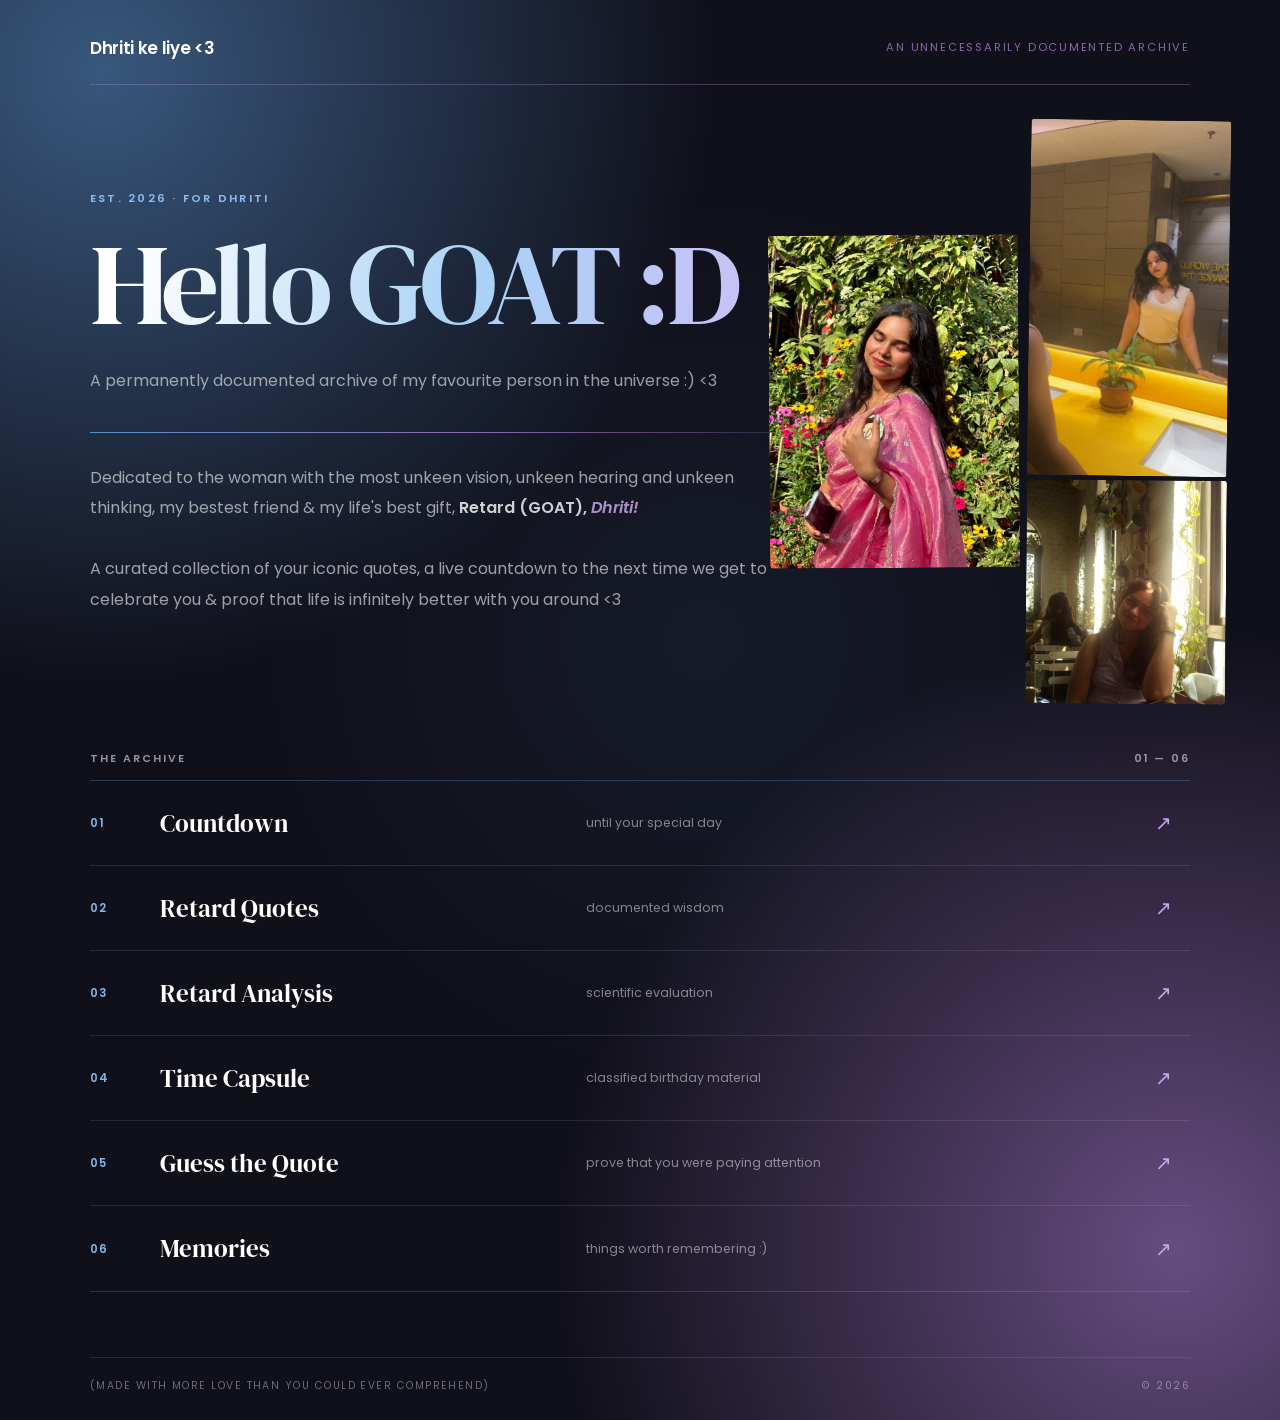
==== commit 481cd883: "added homepage photos and minor index changes" ====
--- a/index.html
+++ b/index.html
@@ -2,31 +2,55 @@
 <html lang="en">
 
 <head>
+
     <meta charset="UTF-8">
+
     <meta name="viewport" content="width=device-width, initial-scale=1.0">
 
     <title>dhriti ke liye</title>
 
     <link rel="stylesheet" href="style.css">
 
-    <link rel="preconnect" href="https://fonts.googleapis.com">
-    <link rel="preconnect" href="https://fonts.gstatic.com" crossorigin>
+    <link
+        rel="preconnect"
+        href="https://fonts.googleapis.com"
+    >
+
+    <link
+        rel="preconnect"
+        href="https://fonts.gstatic.com"
+        crossorigin
+    >
 
     <link
         href="https://fonts.googleapis.com/css2?family=DM+Serif+Display:ital@0;1&family=Poppins:wght@300;400;500;600;700&display=swap"
         rel="stylesheet"
     >
 
-    <link rel="icon" type="image/webp" href="kitty.webp">
+    <link
+        rel="icon"
+        type="image/webp"
+        href="kitty.webp"
+    >
+
 </head>
 
+
 <body>
 
     <main class="home-page">
 
+
+        <!-- =========================================
+             HEADER
+        ========================================== -->
+
         <header class="site-header">
 
-            <a href="index.html" class="site-logo">
+            <a
+                href="index.html"
+                class="site-logo"
+            >
                 Dhriti ke liye <3
             </a>
 
@@ -37,54 +61,174 @@
         </header>
 
 
+
+        <!-- =========================================
+             HERO
+        ========================================== -->
+
         <section class="hero">
 
-            <p class="eyebrow">
-                EST. 2026 · FOR DHriti
-            </p>
-
-            <h1>
-                Hi, welcome :D
-            </h1>
-
-            <p class="hero-note">
-                <sub>
-                    wyd here padhai nahi karte ho kya tsk tsk
-                </sub>
-            </p>
-
-            <div class="hero-divider"></div>
-
-            <p class="subtitle">
-
-                Dedicated to the woman with the most unkeen vision,
-                unkeen hearing and unkeen thinking & the world's
-                leading expert in studying and topping,
-
-                <strong>Retard (GOAT), <em>Dhriti!</em></strong>
-
-                <br><br>
-
-                A collection of historic quotes, questionable life choices,
-                and a countdown to your next happy day (I hope).
-
-            </p>
+            <div class="hero-content">
+
+                <p class="eyebrow">
+                    EST. 2026 · FOR DHriti
+                </p>
+
+
+                <h1>
+                    Hello GOAT :D
+                </h1>
+
+
+                <p class="hero-note">
+
+                    <sub>
+                        A permanently documented archive of my favourite person in the universe :) <3
+                    </sub>
+
+                </p>
+
+
+                <div class="hero-divider"></div>
+
+
+                <p class="subtitle">
+
+                    Dedicated to the woman with the most unkeen vision,
+                    unkeen hearing and unkeen thinking, my bestest friend & my life's best gift,
+
+                    <strong>
+                        Retard (GOAT),
+                        <em>Dhriti!</em>
+                    </strong>
+
+                    <br>
+                    <br>
+
+                    A curated collection of your iconic quotes, a live countdown to the next time we get to celebrate you 
+                    & proof that life is infinitely better with you around <3
+
+                </p>
+
+            </div>
+
+
+
+            <!-- =========================================
+                 HOMEPAGE PHOTO CLUSTER
+            ========================================== -->
+
+            <div class="homepage-photo-cluster">
+
+
+                <!--
+                    900 × 1200
+                    Main / left photo
+                -->
+
+                <div
+                    class="homepage-photo homepage-photo-main"
+                    data-photo="Homepage/home-photo-1.jpeg"
+                    role="button"
+                    tabindex="0"
+                    aria-label="Open homepage photo"
+                >
+
+                    <img
+                        src="Homepage/home-photo-1.jpeg"
+                        alt="A memory"
+                        loading="eager"
+                    >
+
+                </div>
+
+
+
+                <!--
+                    900 × 1600
+                    Tall / upper-right photo
+                -->
+
+                <div
+                    class="homepage-photo homepage-photo-tall"
+                    data-photo="Homepage/home-photo-2.jpeg"
+                    role="button"
+                    tabindex="0"
+                    aria-label="Open homepage photo"
+                >
+
+                    <img
+                        src="Homepage/home-photo-2.jpeg"
+                        alt="A memory"
+                        loading="eager"
+                    >
+
+                </div>
+
+
+
+                <!--
+                    1200 × 1343
+                    Lower-right photo
+                -->
+
+                <div
+                    class="homepage-photo homepage-photo-lower"
+                    data-photo="Homepage/home-photo-3.jpeg"
+                    role="button"
+                    tabindex="0"
+                    aria-label="Open homepage photo"
+                >
+
+                    <img
+                        src="Homepage/home-photo-3.jpeg"
+                        alt="A memory"
+                        loading="eager"
+                    >
+
+                </div>
+
+
+            </div>
 
         </section>
 
 
+
+        <!-- =========================================
+             ARCHIVE
+        ========================================== -->
+
         <section class="archive-section">
 
+
             <div class="section-heading">
-                <span>THE ARCHIVE</span>
-                <span>01 — 06</span>
+
+                <span>
+                    THE ARCHIVE
+                </span>
+
+                <span>
+                    01 — 06
+                </span>
+
             </div>
 
 
+
             <nav class="archive-nav">
 
-                <a href="countdown.html" class="archive-link">
-                    <span class="archive-number">01</span>
+
+                <!-- 01 -->
+
+                <a
+                    href="countdown.html"
+                    class="archive-link"
+                >
+
+                    <span class="archive-number">
+                        01
+                    </span>
 
                     <span class="archive-name">
                         Countdown
@@ -94,12 +238,24 @@
                         until your special day
                     </span>
 
-                    <span class="archive-arrow">↗</span>
-                </a>
-
-
-                <a href="quotes.html" class="archive-link">
-                    <span class="archive-number">02</span>
+                    <span class="archive-arrow">
+                        ↗
+                    </span>
+
+                </a>
+
+
+
+                <!-- 02 -->
+
+                <a
+                    href="quotes.html"
+                    class="archive-link"
+                >
+
+                    <span class="archive-number">
+                        02
+                    </span>
 
                     <span class="archive-name">
                         Retard Quotes
@@ -109,12 +265,24 @@
                         documented wisdom
                     </span>
 
-                    <span class="archive-arrow">↗</span>
-                </a>
-
-
-                <a href="goat.html" class="archive-link">
-                    <span class="archive-number">03</span>
+                    <span class="archive-arrow">
+                        ↗
+                    </span>
+
+                </a>
+
+
+
+                <!-- 03 -->
+
+                <a
+                    href="goat.html"
+                    class="archive-link"
+                >
+
+                    <span class="archive-number">
+                        03
+                    </span>
 
                     <span class="archive-name">
                         Retard Analysis
@@ -124,12 +292,24 @@
                         scientific evaluation
                     </span>
 
-                    <span class="archive-arrow">↗</span>
-                </a>
-
-
-                <a href="capsule.html" class="archive-link">
-                    <span class="archive-number">04</span>
+                    <span class="archive-arrow">
+                        ↗
+                    </span>
+
+                </a>
+
+
+
+                <!-- 04 -->
+
+                <a
+                    href="capsule.html"
+                    class="archive-link"
+                >
+
+                    <span class="archive-number">
+                        04
+                    </span>
 
                     <span class="archive-name">
                         Time Capsule
@@ -139,12 +319,24 @@
                         classified birthday material
                     </span>
 
-                    <span class="archive-arrow">↗</span>
-                </a>
-
-
-                <a href="guess.html" class="archive-link">
-                    <span class="archive-number">05</span>
+                    <span class="archive-arrow">
+                        ↗
+                    </span>
+
+                </a>
+
+
+
+                <!-- 05 -->
+
+                <a
+                    href="guess.html"
+                    class="archive-link"
+                >
+
+                    <span class="archive-number">
+                        05
+                    </span>
 
                     <span class="archive-name">
                         Guess the Quote
@@ -154,11 +346,24 @@
                         prove that you were paying attention
                     </span>
 
-                    <span class="archive-arrow">↗</span>
-                </a>
-
-                <a href="memories.html" class="archive-link">
-                    <span class="archive-number">06</span>
+                    <span class="archive-arrow">
+                        ↗
+                    </span>
+
+                </a>
+
+
+
+                <!-- 06 -->
+
+                <a
+                    href="memories.html"
+                    class="archive-link"
+                >
+
+                    <span class="archive-number">
+                        06
+                    </span>
 
                     <span class="archive-name">
                         Memories
@@ -168,27 +373,81 @@
                         things worth remembering :)
                     </span>
 
-                    <span class="archive-arrow">↗</span>
-                </a>
+                    <span class="archive-arrow">
+                        ↗
+                    </span>
+
+                </a>
+
 
             </nav>
 
         </section>
 
 
+
+        <!-- =========================================
+             FOOTER
+        ========================================== -->
+
         <footer class="site-footer">
 
-            <span>(made with more love than you could ever comprehend)</span>
-
-            <span>© 2026</span>
+            <span>
+                (made with more love than you could ever comprehend)
+            </span>
+
+            <span>
+                © 2026
+            </span>
 
         </footer>
 
+
     </main>
 
 
+
+    <!-- =========================================
+         HOMEPAGE PHOTO VIEWER
+    ========================================== -->
+
+    <div
+        class="homepage-photo-viewer"
+        id="homepage-photo-viewer"
+        aria-hidden="true"
+    >
+
+        <button
+            class="homepage-photo-viewer-close"
+            id="homepage-photo-viewer-close"
+            type="button"
+            aria-label="Close photo"
+        >
+            ×
+        </button>
+
+
+        <img
+            id="homepage-photo-viewer-image"
+            src=""
+            alt="Enlarged memory"
+        >
+
+    </div>
+
+
+
+    <!-- =========================================
+         SCRIPTS
+    ========================================== -->
+
+    <script src="script.js"></script>
+
     <script src="audio.js"></script>
 
+    <script src="homepage-photos.js"></script>
+
+
 </body>
 
 </html>
--- a/style.css
+++ b/style.css
@@ -166,7 +166,7 @@
             90deg,
             rgba(93, 153, 215, 0.9),
             rgba(203, 148, 247, 0.65),
-            transparent
+            transparent 92%
         );
 }
 
@@ -1404,4 +1404,287 @@
     .memory-card.memory-featured {
         grid-column: span 1;
     }
+}
+
+/* =========================================
+   HOMEPAGE PHOTO CLUSTER
+========================================= */
+
+.homepage-photo-cluster {
+    position: absolute;
+    top: 60px;
+    right: 4%; 
+    width: 460px;
+    height: 650px;
+    pointer-events: none;
+    z-index: 2;
+}
+
+
+/* Individual photo buttons */
+
+.homepage-photo {
+    position: absolute;
+    display: block;
+    padding: 0;
+    margin: 0;
+    border: none;
+    background: transparent;
+    cursor: pointer;
+    overflow: hidden;
+    pointer-events: auto;
+
+    border-radius: 3px;
+
+    transition:
+        transform 0.35s ease,
+        opacity 0.35s ease;
+}
+
+
+/* Remove browser button styling */
+
+.homepage-photo:focus {
+    outline: none;
+}
+
+.homepage-photo:focus-visible {
+    outline: 1px solid rgba(147, 198, 255, 0.8);
+    outline-offset: 6px;
+}
+
+
+/* Images */
+
+.homepage-photo img {
+    display: block;
+    width: 100%;
+    height: 100%;
+    object-fit: cover;
+
+    border-radius: inherit;
+
+    transition:
+        transform 0.45s ease,
+        filter 0.35s ease;
+}
+
+
+/* =========================================
+   MAIN / LEFT PHOTO
+========================================= */
+.homepage-photo-main {
+    left: 0px;
+    top: 175px;
+
+    width: 250px;  /* Increased from 145px */
+    height: auto; /* Scaled proportionally */
+
+    transform: rotate(-0.4deg);
+}
+
+/* =========================================
+   UPPER-RIGHT PHOTO
+========================================= */
+.homepage-photo-tall {
+    right: 0;
+    top: 60px;
+
+    width: 200px;  /* Increased from 120px */
+    height: auto; /* Scaled proportionally */
+
+    transform: rotate(0.8deg);
+}
+
+/* =========================================
+   LOWER-RIGHT PHOTO
+========================================= */
+.homepage-photo-lower {
+    right: 3px;
+    top: 420px;    /* Pushed down slightly to account for larger images */
+
+    width: 200px;  /* Increased from 125px */
+    height: auto; /* Scaled proportionally */
+
+    transform: rotate(0.5deg);
+}
+
+
+
+/* =========================================
+   HOVER
+========================================= */
+
+.homepage-photo:hover {
+    z-index: 5;
+}
+
+.homepage-photo-main:hover {
+    transform: translateY(-4px) rotate(-0.4deg);
+}
+
+.homepage-photo-tall:hover {
+    transform: translateY(-4px) rotate(0.8deg);
+}
+
+.homepage-photo-lower:hover {
+    transform: translateY(-4px) rotate(0.5deg);
+}
+
+.homepage-photo:hover img {
+    transform: scale(1.035);
+    filter: brightness(1.04);
+}
+
+
+/* =========================================
+   HOMEPAGE PHOTO VIEWER
+========================================= */
+
+.homepage-photo-viewer {
+    position: fixed;
+    inset: 0;
+    z-index: 9999;
+
+    display: flex;
+    align-items: center;
+    justify-content: center;
+
+    padding: 30px;
+
+    background: rgba(8, 9, 18, 0.92);
+
+    opacity: 0;
+    visibility: hidden;
+
+    transition:
+        opacity 0.25s ease,
+        visibility 0.25s ease;
+}
+
+.homepage-photo-viewer.active {
+    opacity: 1;
+    visibility: visible;
+}
+
+
+.homepage-photo-viewer img {
+    display: block;
+
+    max-width: min(90vw, 1000px);
+    max-height: 88vh;
+
+    width: auto;
+    height: auto;
+
+    object-fit: contain;
+
+    border-radius: 4px;
+
+    box-shadow:
+        0 25px 80px rgba(0, 0, 0, 0.45);
+
+    transform: scale(0.96);
+
+    transition:
+        transform 0.3s ease;
+}
+
+.homepage-photo-viewer.active img {
+    transform: scale(1);
+}
+
+
+/* Close button */
+
+.homepage-photo-viewer-close {
+    position: absolute;
+    top: 24px;
+    right: 30px;
+
+    width: 42px;
+    height: 42px;
+
+    padding: 0;
+
+    border: 1px solid rgba(255, 255, 255, 0.18);
+    border-radius: 50%;
+
+    background: rgba(255, 255, 255, 0.04);
+
+    color: rgba(255, 255, 255, 0.85);
+
+    font-size: 24px;
+    font-weight: 300;
+    line-height: 1;
+
+    cursor: pointer;
+
+    transition:
+        background 0.2s ease,
+        border-color 0.2s ease;
+}
+
+.homepage-photo-viewer-close:hover {
+    background: rgba(255, 255, 255, 0.09);
+    border-color: rgba(255, 255, 255, 0.3);
+}
+
+
+/* =========================================
+   MOBILE
+========================================= */
+
+@media (max-width: 900px) {
+
+    .homepage-photo-cluster {
+        position: relative;
+
+        top: auto;
+        right: auto;
+
+        width: 100%;
+        height: 390px;
+
+        margin-top: 45px;
+        margin-bottom: 30px;
+    }
+
+    .homepage-photo-main {
+        left: 7%;
+        top: 70px;
+
+        width: 135px;
+        height: 180px;
+    }
+
+    .homepage-photo-tall {
+        right: 10%;
+        top: 0;
+
+        width: 105px;
+        height: 187px;
+    }
+
+    .homepage-photo-lower {
+        right: 9%;
+        top: 220px;
+
+        width: 115px;
+        height: 129px;
+    }
+
+    .homepage-photo-viewer {
+        padding: 20px;
+    }
+
+    .homepage-photo-viewer img {
+        max-width: 94vw;
+        max-height: 82vh;
+    }
+
+    .homepage-photo-viewer-close {
+        top: 18px;
+        right: 18px;
+    }
 }
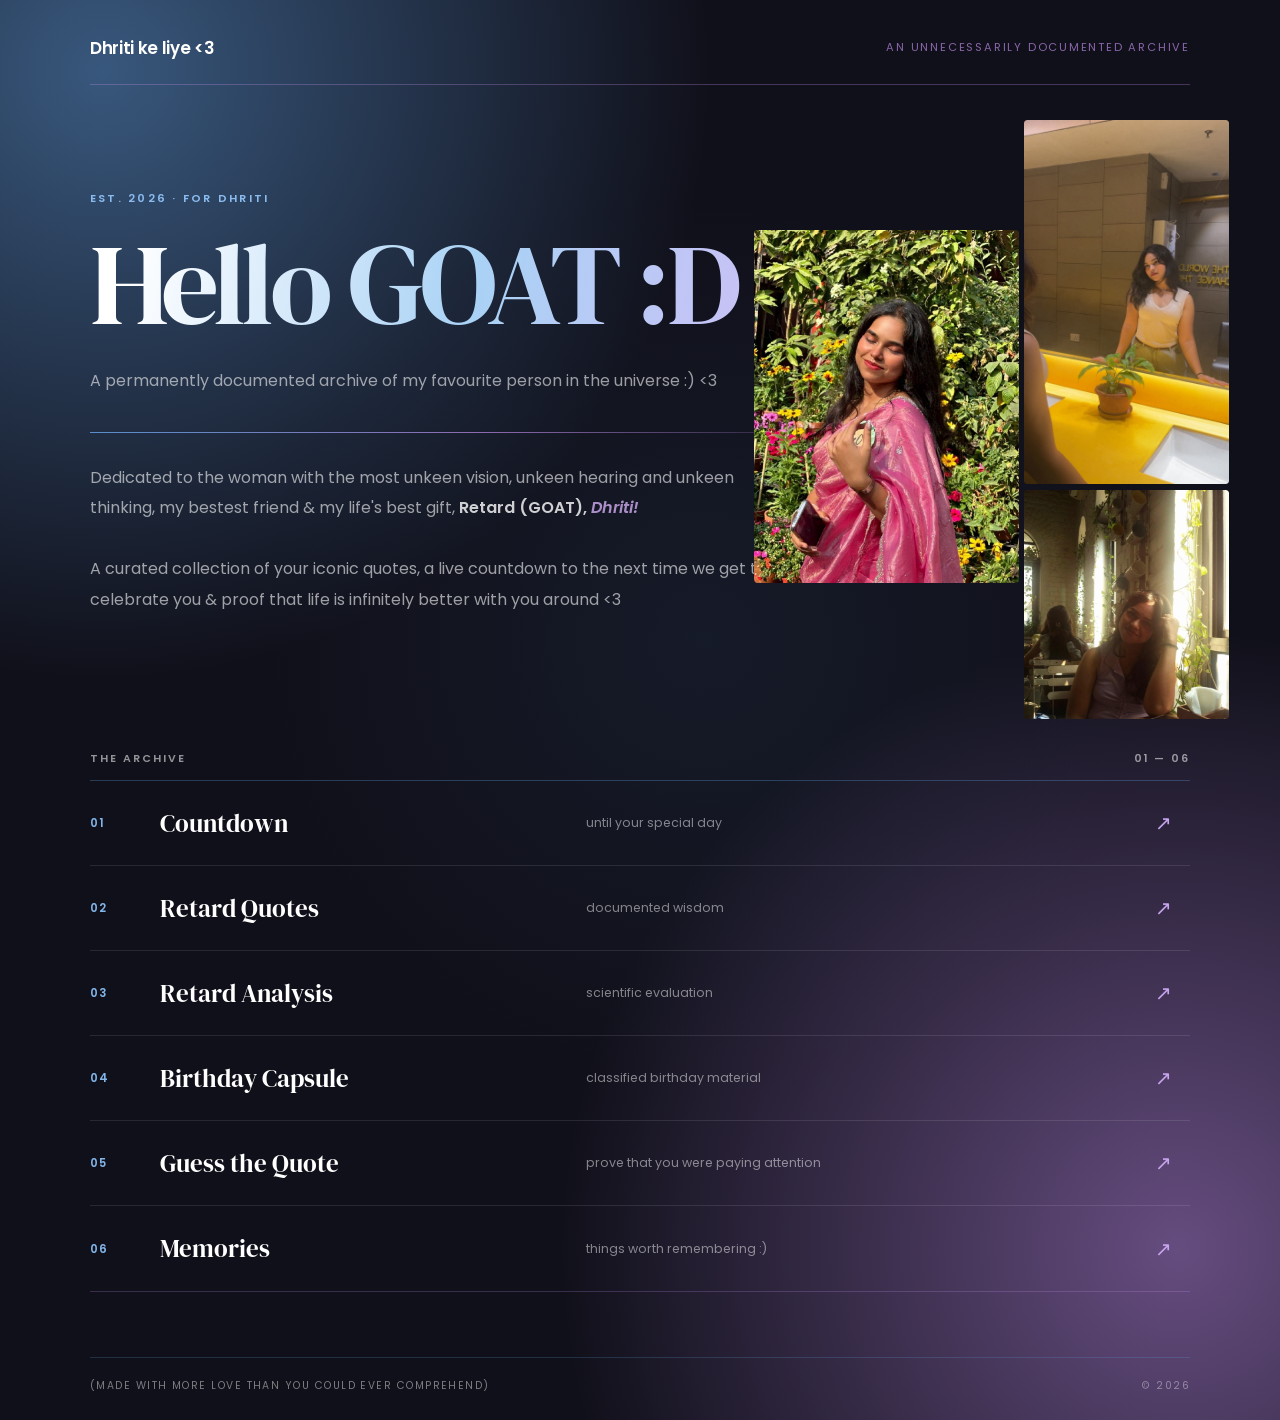
==== commit 9252f093: "updated capsule name, added comments to photos/videos, updated memories and homepage & style.css" ====
--- a/index.html
+++ b/index.html
@@ -312,7 +312,7 @@
                     </span>
 
                     <span class="archive-name">
-                        Time Capsule
+                        Birthday Capsule
                     </span>
 
                     <span class="archive-description">
@@ -392,8 +392,12 @@
 
         <footer class="site-footer">
 
-            <span>
+            <span class="easter-egg-container" id="footer-easter-egg" tabindex="0">
                 (made with more love than you could ever comprehend)
+                <!-- This hidden span will become our glowing custom bubble tooltip -->
+                <span class="easter-egg-bubble">
+                    I love you so much 💗<br> Thank you for existing🫂
+                </span>
             </span>
 
             <span>
@@ -426,6 +430,22 @@
             ×
         </button>
 
+        <!-- Added a flex container block to hold img & comment-->
+         <div
+            class="homepage-photo-viewer-content"
+            style="display: flex; flex-direction: column; align-items: center; gap: 15px;"
+         >
+        <img
+                id="homepage-photo-viewer-image"
+                src=""
+                alt="Enlarged memory"
+        >
+        <!-- This is where your custom caption will appear -->
+            <p 
+                id="homepage-photo-viewer-caption" 
+                style="color: rgba(255, 255, 255, 0.85); font-size: 0.95rem; font-family: 'Poppins', sans-serif; text-align: center; max-width: 450px; line-height: 1.5; margin-top: 5px;"
+            ></p>
+        </div>
 
         <img
             id="homepage-photo-viewer-image"
--- a/style.css
+++ b/style.css
@@ -1474,39 +1474,34 @@
    MAIN / LEFT PHOTO
 ========================================= */
 .homepage-photo-main {
-    left: 0px;
-    top: 175px;
-
-    width: 250px;  /* Increased from 145px */
+    left: -15px;
+    top: 170px;
+
+    width: 265px;  /* Increased from 145px */
     height: auto; /* Scaled proportionally */
-
-    transform: rotate(-0.4deg);
 }
 
 /* =========================================
    UPPER-RIGHT PHOTO
 ========================================= */
 .homepage-photo-tall {
-    right: 0;
+    right: 0px;
     top: 60px;
 
-    width: 200px;  /* Increased from 120px */
+    width: 205px;  /* Increased from 120px */
     height: auto; /* Scaled proportionally */
-
-    transform: rotate(0.8deg);
 }
 
 /* =========================================
    LOWER-RIGHT PHOTO
 ========================================= */
 .homepage-photo-lower {
-    right: 3px;
-    top: 420px;    /* Pushed down slightly to account for larger images */
-
-    width: 200px;  /* Increased from 125px */
+    right: 0px;
+    top: 430px;    /* Pushed down slightly to account for larger images */
+
+    width: 205px;  /* Increased from 125px */
     height: auto; /* Scaled proportionally */
 
-    transform: rotate(0.5deg);
 }
 
 
@@ -1687,4 +1682,88 @@
         top: 18px;
         right: 18px;
     }
-}+}
+/* Hides the broken image icon and alt text outline until the image path loads successfully */
+.homepage-photo-viewer img:not([src]), 
+.homepage-photo-viewer img[src=""] {
+    opacity: 0;
+    visibility: hidden;
+}
+
+/* =========================================
+   FOOTER EASTER EGG BUBBLE STYLING
+========================================= */
+
+.easter-egg-container {
+    position: relative;
+    cursor: help;
+    color: rgba(255, 255, 255, 0.45);
+    transition: color 0.25s ease;
+}
+
+/* Light up the footer phrasing slightly when active */
+.easter-egg-container:hover,
+.easter-egg-container.mobile-active {
+    color: #c7a4ee;
+}
+
+/* The actual floating text tooltip bubble container */
+.easter-egg-bubble {
+    position: absolute;
+    bottom: calc(100% + 12px); /* Position completely above the footer text line */
+    left: 50%;
+    transform: translateX(-50%) translateY(8px);
+    
+    width: max-content;
+    max-width: 280px;
+    padding: 12px 16px;
+    
+    background: linear-gradient(135deg, #151525, #1c1c30);
+    border: 1px solid rgba(203, 148, 247, 0.4);
+    border-radius: 10px;
+    box-shadow: 0 10px 30px rgba(0, 0, 0, 0.5), 0 0 15px rgba(203, 148, 247, 0.15);
+    
+    color: #ffffff;
+    font-size: 0.8rem;
+    font-family: 'Poppins', sans-serif;
+    text-transform: none; /* Keeps normal letter capitalization casing */
+    letter-spacing: normal;
+    line-height: 1.4;
+    text-align: center;
+    
+    /* Hide the bubble wrapper by default */
+    opacity: 0;
+    visibility: hidden;
+    pointer-events: none;
+    
+    transition: transform 0.25s cubic-bezier(0.175, 0.885, 0.32, 1.275), opacity 0.25s ease, visibility 0.25s ease;
+    z-index: 100;
+}
+
+/* The downward-facing triangle tip arrow anchor below the bubble */
+.easter-egg-bubble::after {
+    content: '';
+    position: absolute;
+    top: 100%;
+    left: 50%;
+    transform: translateX(-50%);
+    border-width: 6px;
+    border-style: solid;
+    border-color: #1c1c30 transparent transparent transparent;
+}
+
+/* Desktop Hover Triggers */
+@media (hover: hover) {
+    .easter-egg-container:hover .easter-egg-bubble {
+        opacity: 1;
+        visibility: visible;
+        transform: translateX(-50%) translateY(0);
+    }
+}
+
+/* Mobile Click Trigger Class toggled via JS script logic */
+.easter-egg-container.mobile-active .easter-egg-bubble {
+    opacity: 1;
+    visibility: visible;
+    transform: translateX(-50%) translateY(0);
+}
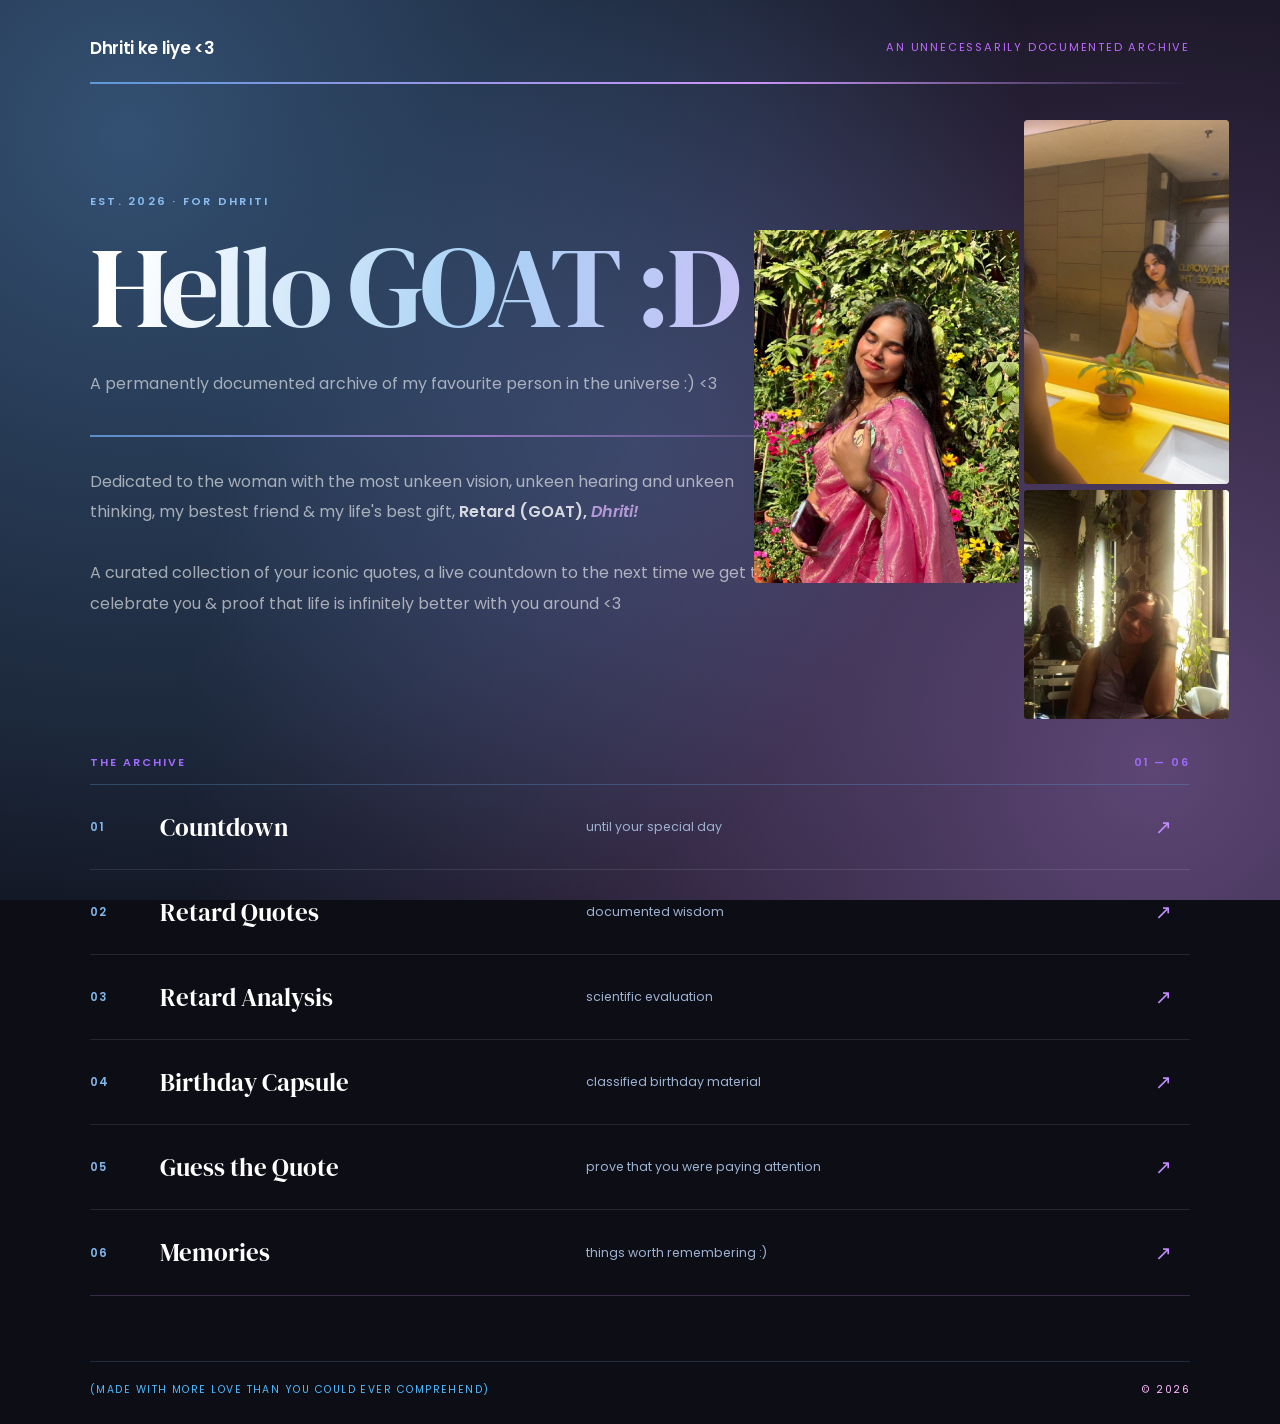
==== commit af55ad93: "final touches" ====
--- a/index.html
+++ b/index.html
@@ -7,7 +7,7 @@
 
     <meta name="viewport" content="width=device-width, initial-scale=1.0">
 
-    <title>dhriti ke liye</title>
+    <title>for Dhritard :)</title>
 
     <link rel="stylesheet" href="style.css">
 
--- a/style.css
+++ b/style.css
@@ -10,6 +10,7 @@
 
 html {
     scroll-behavior: smooth;
+    background-color: #0b0b12;
 }
 
 body {
@@ -19,22 +20,25 @@
 
     background:
         radial-gradient(
-            circle at 8% 5%,
-            rgba(93, 153, 215, 0.52),
-            transparent 34%
+            circle at 10% 15%,
+            rgba(93, 153, 215, 0.48) 0%,     
+            rgba(93, 153, 215, 0.18) 45%,     
+            transparent 65%
         ),
         radial-gradient(
-            circle at 92% 88%,
-            rgba(203, 148, 247, 0.46),
-            transparent 36%
+            circle at 90% 85%,
+            rgba(203, 148, 247, 0.42) 0%,    
+            rgba(203, 148, 247, 0.15) 45%,   
+            transparent 70%
         ),
         radial-gradient(
-            circle at 55% 45%,
-            rgba(93, 153, 215, 0.08),
-            transparent 42%
-        ),
-        #10101a;
-
+            circle at 50% 50%,
+            rgba(93, 153, 215, 0.15) 0%,    
+            transparent 60%
+        );
+        
+    background-color: #0d0d16; 
+    background-attachment: fixed;
     line-height: 1.6;
 }
 
@@ -73,10 +77,28 @@
     justify-content: space-between;
     align-items: center;
 
-    padding-bottom: 22px;
-
-    border-bottom: 1px solid rgba(203, 148, 247, 0.28);
-}
+    padding-bottom: 22px; 
+    position: relative;
+    
+    margin-bottom: 4px; 
+}
+.site-header::after {
+    content: '';
+    position: absolute;
+    bottom: 0;
+    left: 0;
+    width: 100%;
+    
+    height: 1.8px;
+    background:
+        linear-gradient(
+            90deg,
+            #5d99d7 0%,
+            #cb94f7 60%,
+            transparent 100%
+        );
+}
+
 
 .site-logo {
     font-size: 1.05rem;
@@ -97,7 +119,7 @@
     text-transform: uppercase;
     letter-spacing: 0.16em;
 
-    color: rgba(203, 148, 247, 0.65);
+    color: rgb(188, 105, 255);
 }
 
 
@@ -157,7 +179,7 @@
 
 .hero-divider {
     width: 100%;
-    height: 1px;
+    height: 2px;
 
     margin: 38px 0 30px;
 
@@ -210,7 +232,7 @@
     letter-spacing: 0.18em;
     text-transform: uppercase;
 
-    color: rgba(255, 255, 255, 0.55);
+    color: rgb(161, 106, 255);
 }
 
 
@@ -281,13 +303,13 @@
 .archive-description {
     font-size: 0.78rem;
 
-    color: rgba(255, 255, 255, 0.48);
+    color: rgb(157, 178, 209);
 }
 
 .archive-arrow {
     font-size: 1.25rem;
 
-    color: #c7a4ee;
+    color: #c28cff;
 
     transition:
         transform 0.25s ease,
@@ -297,7 +319,7 @@
 .archive-link:hover .archive-arrow {
     transform: translate(3px, -3px);
 
-    color: #ffffff;
+    color: #5093ff;
 }
 
 
@@ -318,7 +340,7 @@
     text-transform: uppercase;
     letter-spacing: 0.14em;
 
-    color: rgba(255, 255, 255, 0.38);
+    color: rgb(777, 186, 254);
 }
 
 
@@ -328,38 +350,31 @@
 ========================================= */
 
 button {
-    padding: 11px 20px;
-
-    border: 1px solid rgba(147, 188, 230, 0.45);
-    border-radius: 6px;
-
-    background: rgba(93, 153, 215, 0.10);
-
+    padding: 12px 24px;
+
+    border: 1px solid rgba(93, 153, 215, 0.5);
+    border-radius: 4px;
+
+    background: #11111a;
+
+    color: #e6e0fa; 
+    font-size: 0.85rem;
+    font-weight: 600;
+    text-transform: uppercase;
+    letter-spacing: 0.08em;
+
+    cursor: pointer;
+    transition: all 0.25s ease-in-out;
+}
+
+button:hover {
+    background: #171222;
+    border-color: #cb94f7;
     color: #ffffff;
-
-    font-size: 0.85rem;
-    font-weight: 500;
-
-    cursor: pointer;
-
-    transition:
-        background 0.2s ease,
-        border-color 0.2s ease,
-        transform 0.2s ease;
-}
-
-button:hover {
-    background:
-        linear-gradient(
-            100deg,
-            rgba(93, 153, 215, 0.24),
-            rgba(203, 148, 247, 0.20)
-        );
-
-    border-color: rgba(203, 148, 247, 0.60);
-
-    transform: translateY(-2px);
-}
+    box-shadow: 0 0 12px rgba(203, 148, 247, 0.2);
+}
+
+
 
 
 /* =========================================
@@ -368,9 +383,8 @@
 
 .container {
     width: min(900px, 90%);
-
-    margin: 60px auto;
-    padding: 20px 0;
+    margin: 0 auto;
+    padding: 40px 0 110px;
 
     text-align: center;
 }
@@ -420,7 +434,7 @@
 }
 
 .quote-card {
-    padding: 28px;
+    padding: 50px;
     margin: 0;
 
     background: rgba(16, 16, 26, 0.72);
@@ -1101,7 +1115,7 @@
 
     inset: 0;
 
-    z-index: 1000;
+    z-index: 10000;
 
     display: flex;
 
@@ -1488,8 +1502,8 @@
     right: 0px;
     top: 60px;
 
-    width: 205px;  /* Increased from 120px */
-    height: auto; /* Scaled proportionally */
+    width: 205px; 
+    height: auto; 
 }
 
 /* =========================================
@@ -1497,14 +1511,12 @@
 ========================================= */
 .homepage-photo-lower {
     right: 0px;
-    top: 430px;    /* Pushed down slightly to account for larger images */
-
-    width: 205px;  /* Increased from 125px */
-    height: auto; /* Scaled proportionally */
-
-}
-
-
+    top: 430px; 
+
+    width: 205px;  
+    height: auto; 
+
+}
 
 /* =========================================
    HOVER
@@ -1683,7 +1695,6 @@
         right: 18px;
     }
 }
-/* Hides the broken image icon and alt text outline until the image path loads successfully */
 .homepage-photo-viewer img:not([src]), 
 .homepage-photo-viewer img[src=""] {
     opacity: 0;
@@ -1697,20 +1708,18 @@
 .easter-egg-container {
     position: relative;
     cursor: help;
-    color: rgba(255, 255, 255, 0.45);
+    color: rgb(77, 186, 254);
     transition: color 0.25s ease;
 }
 
-/* Light up the footer phrasing slightly when active */
 .easter-egg-container:hover,
 .easter-egg-container.mobile-active {
-    color: #c7a4ee;
-}
-
-/* The actual floating text tooltip bubble container */
+    color: #b87aff;
+}
+
 .easter-egg-bubble {
     position: absolute;
-    bottom: calc(100% + 12px); /* Position completely above the footer text line */
+    bottom: calc(100% + 12px); 
     left: 50%;
     transform: translateX(-50%) translateY(8px);
     
@@ -1726,12 +1735,11 @@
     color: #ffffff;
     font-size: 0.8rem;
     font-family: 'Poppins', sans-serif;
-    text-transform: none; /* Keeps normal letter capitalization casing */
+    text-transform: none; 
     letter-spacing: normal;
     line-height: 1.4;
     text-align: center;
     
-    /* Hide the bubble wrapper by default */
     opacity: 0;
     visibility: hidden;
     pointer-events: none;
@@ -1740,7 +1748,6 @@
     z-index: 100;
 }
 
-/* The downward-facing triangle tip arrow anchor below the bubble */
 .easter-egg-bubble::after {
     content: '';
     position: absolute;
@@ -1752,7 +1759,6 @@
     border-color: #1c1c30 transparent transparent transparent;
 }
 
-/* Desktop Hover Triggers */
 @media (hover: hover) {
     .easter-egg-container:hover .easter-egg-bubble {
         opacity: 1;
@@ -1761,9 +1767,178 @@
     }
 }
 
-/* Mobile Click Trigger Class toggled via JS script logic */
 .easter-egg-container.mobile-active .easter-egg-bubble {
     opacity: 1;
     visibility: visible;
     transform: translateX(-50%) translateY(0);
 }
+
+.birthday-message{
+    display: flex;
+    justify-content: center;
+    align-items: center;
+    text-align: center;
+}
+
+/* =========================================
+   CAPSULE BIRTHDAY MESSAGE LAYOUT
+========================================= */
+
+.birthday-message {
+    display: block;      
+    text-align: left;     
+    line-height: 1.8;
+    color: rgba(255, 255, 255, 0.85);
+}
+
+/* Image Wrapper Settings */
+.capsule-img-wrapper {
+    max-width: 320px;  
+    width: 40%;            
+    margin-bottom: 15px;
+}
+
+.capsule-img-wrapper img {
+    display: block;
+    width: 100%;
+    height: auto;
+    border-radius: 8px;    
+    border: 2px solid #cb94f7; 
+    box-shadow: 0 12px 32px rgba(0, 0, 0, 0.55);   
+}
+
+/* Magazine Floating Logic */
+.capsule-img-wrapper.left {
+    float: left;
+    margin-right: 20px;    
+}
+
+.capsule-img-wrapper.right {
+    float: right;
+    margin-left: 20px;     
+}
+
+/* Responsive fix for phones */
+@media (max-width: 500px) {
+    .capsule-img-wrapper {
+        float: none !important;
+        width: 100% !important;
+        max-width: 100% !important;
+        margin: 15px 0 !important;
+    }
+}
+
+
+/* =========================================
+   CUSTOM BOTTOM AUDIO PLAYER UI
+========================================= */
+
+.audio-player {
+    position: fixed;
+    bottom: 25px; 
+    left: 50%;
+    transform: translateX(-50%);
+    
+    display: flex;
+    align-items: center;
+    gap: 16px;
+    
+    width: min(420px, 90%);
+    padding: 12px 20px;
+    
+    background: linear-gradient(135deg, #11111c, #171222);
+    
+    backdrop-filter: none;
+    -webkit-backdrop-filter: none;
+    
+    border: 1px solid rgba(203, 148, 247, 0.45);
+    border-radius: 50px;
+    box-shadow: 
+        0 15px 35px rgba(0, 0, 0, 0.6), 
+        0 0 20px rgba(203, 148, 247, 0.15);
+    
+    z-index: 9999;
+}
+
+/* Play/Pause Control Trigger Button */
+.player-btn {
+    display: flex;
+    justify-content: center;
+    align-items: center;
+    
+    width: 38px;
+    height: 38px;
+    padding: 0;
+    
+    /* Solid background fill instead of transparent glass overlay */
+    background: #0d0d16;
+    border: 1px solid rgba(147, 188, 230, 0.6);
+    border-radius: 50%;
+    
+    color: #ffffff;
+    font-size: 0.95rem;
+    cursor: pointer;
+    
+    transition: 
+        background 0.25s ease, 
+        border-color 0.25s ease, 
+        transform 0.2s ease;
+}
+
+.player-btn:hover {
+    background: linear-gradient(100deg, #5d99d7, #cb94f7);
+    border-color: #ffffff;
+    transform: scale(1.05);
+    color: #0b0b12; 
+}
+
+
+/* Seeker track base */
+.progress-container {
+    flex-grow: 1;
+    height: 6px;
+    
+    background: rgba(255, 255, 255, 0.12);
+    border-radius: 10px;
+    cursor: pointer;
+    position: relative;
+    
+    overflow: hidden;
+}
+
+/* Live actively filled timeline track progress indicator */
+.progress-bar {
+    height: 100%;
+    width: 0%;
+    background: linear-gradient(90deg, #8bbcf0, #d8b9f5);
+    border-radius: 10px;
+    
+    transition: width 0.1s linear;
+}
+
+/* Mobile Media Query Optimization Fix */
+@media (max-width: 500px) {
+    .audio-player {
+        bottom: 16px;
+        padding: 10px 16px;
+        gap: 12px;
+    }
+    
+    .player-btn {
+        width: 34px;
+        height: 34px;
+        font-size: 0.85rem;
+    }
+}
+
+/* Typography settings for the live music timestamp tracker */
+.player-time {
+    font-size: 0.68rem;
+    font-weight: 500;
+    font-family: 'Poppins', sans-serif;
+    color: rgba(255, 255, 255, 0.65);
+    letter-spacing: 0.05em;
+    white-space: nowrap;
+    min-width: 65px; 
+    text-align: right;
+}
